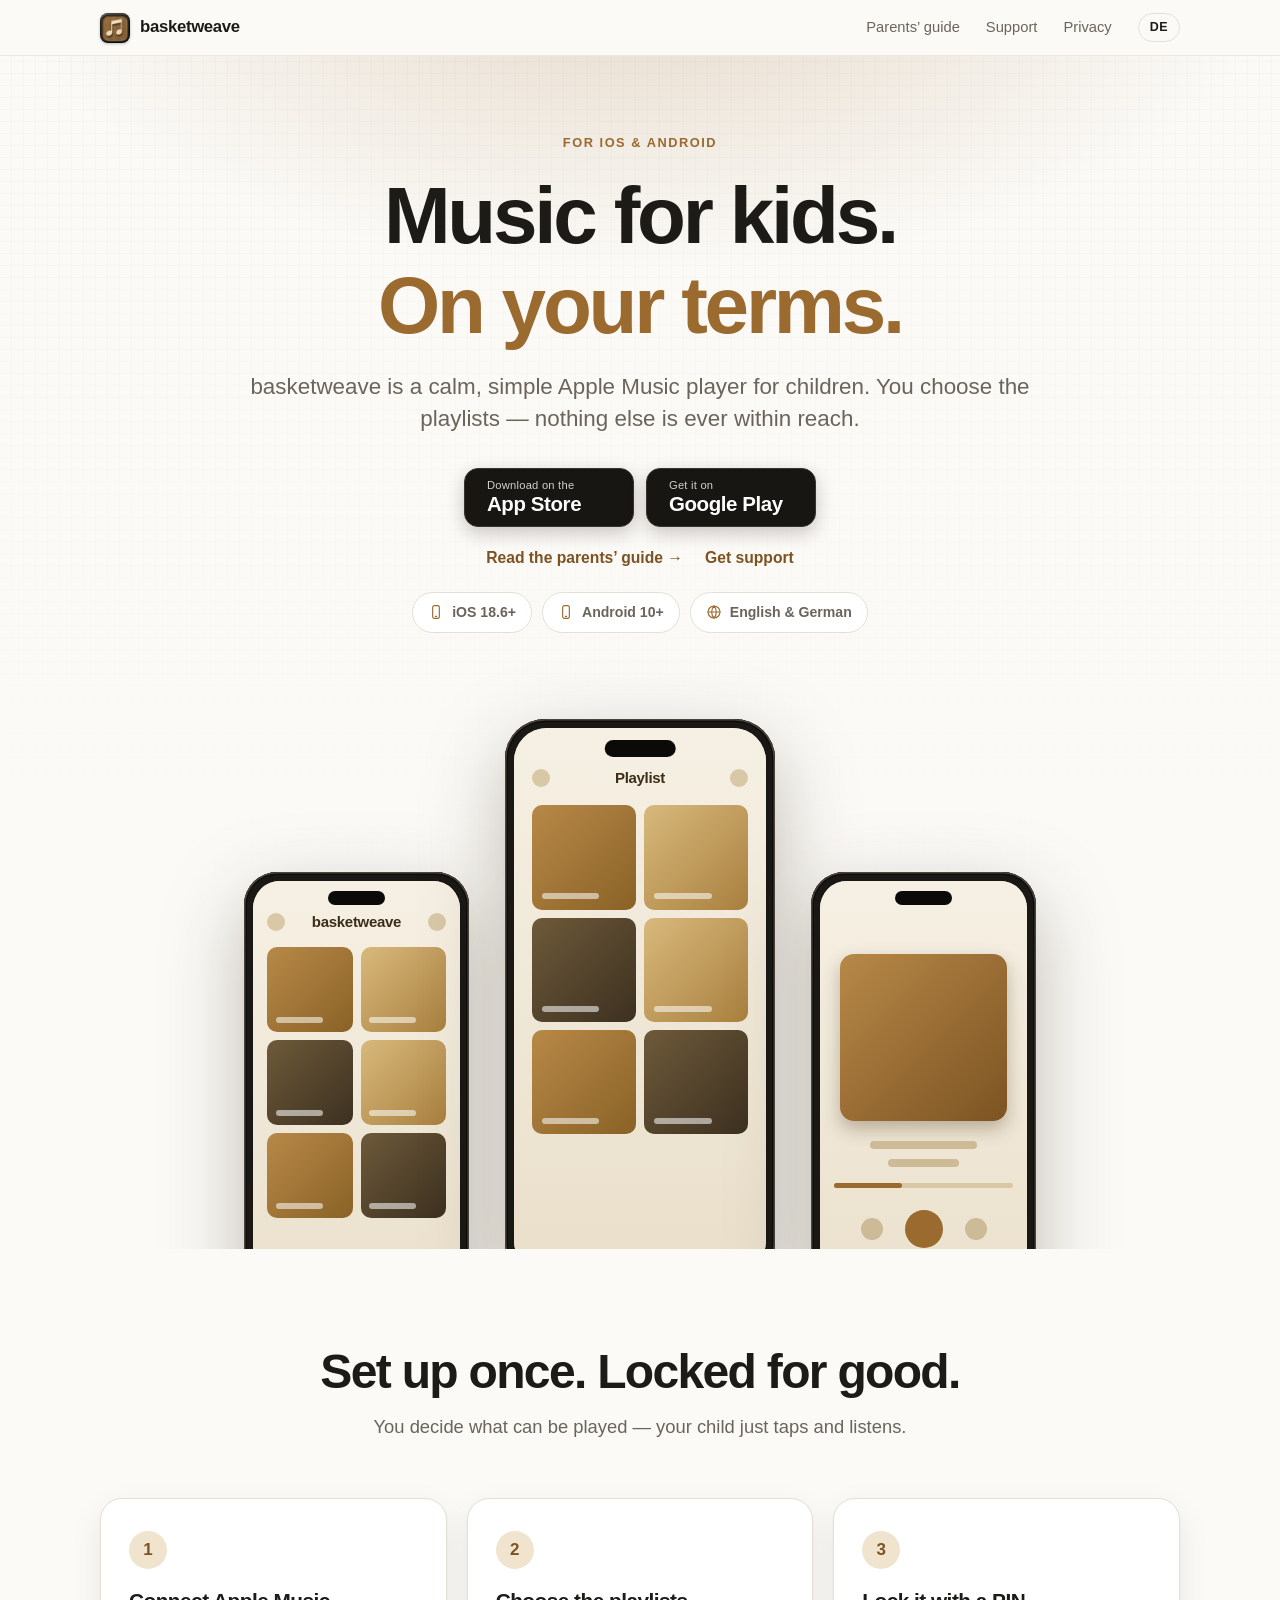
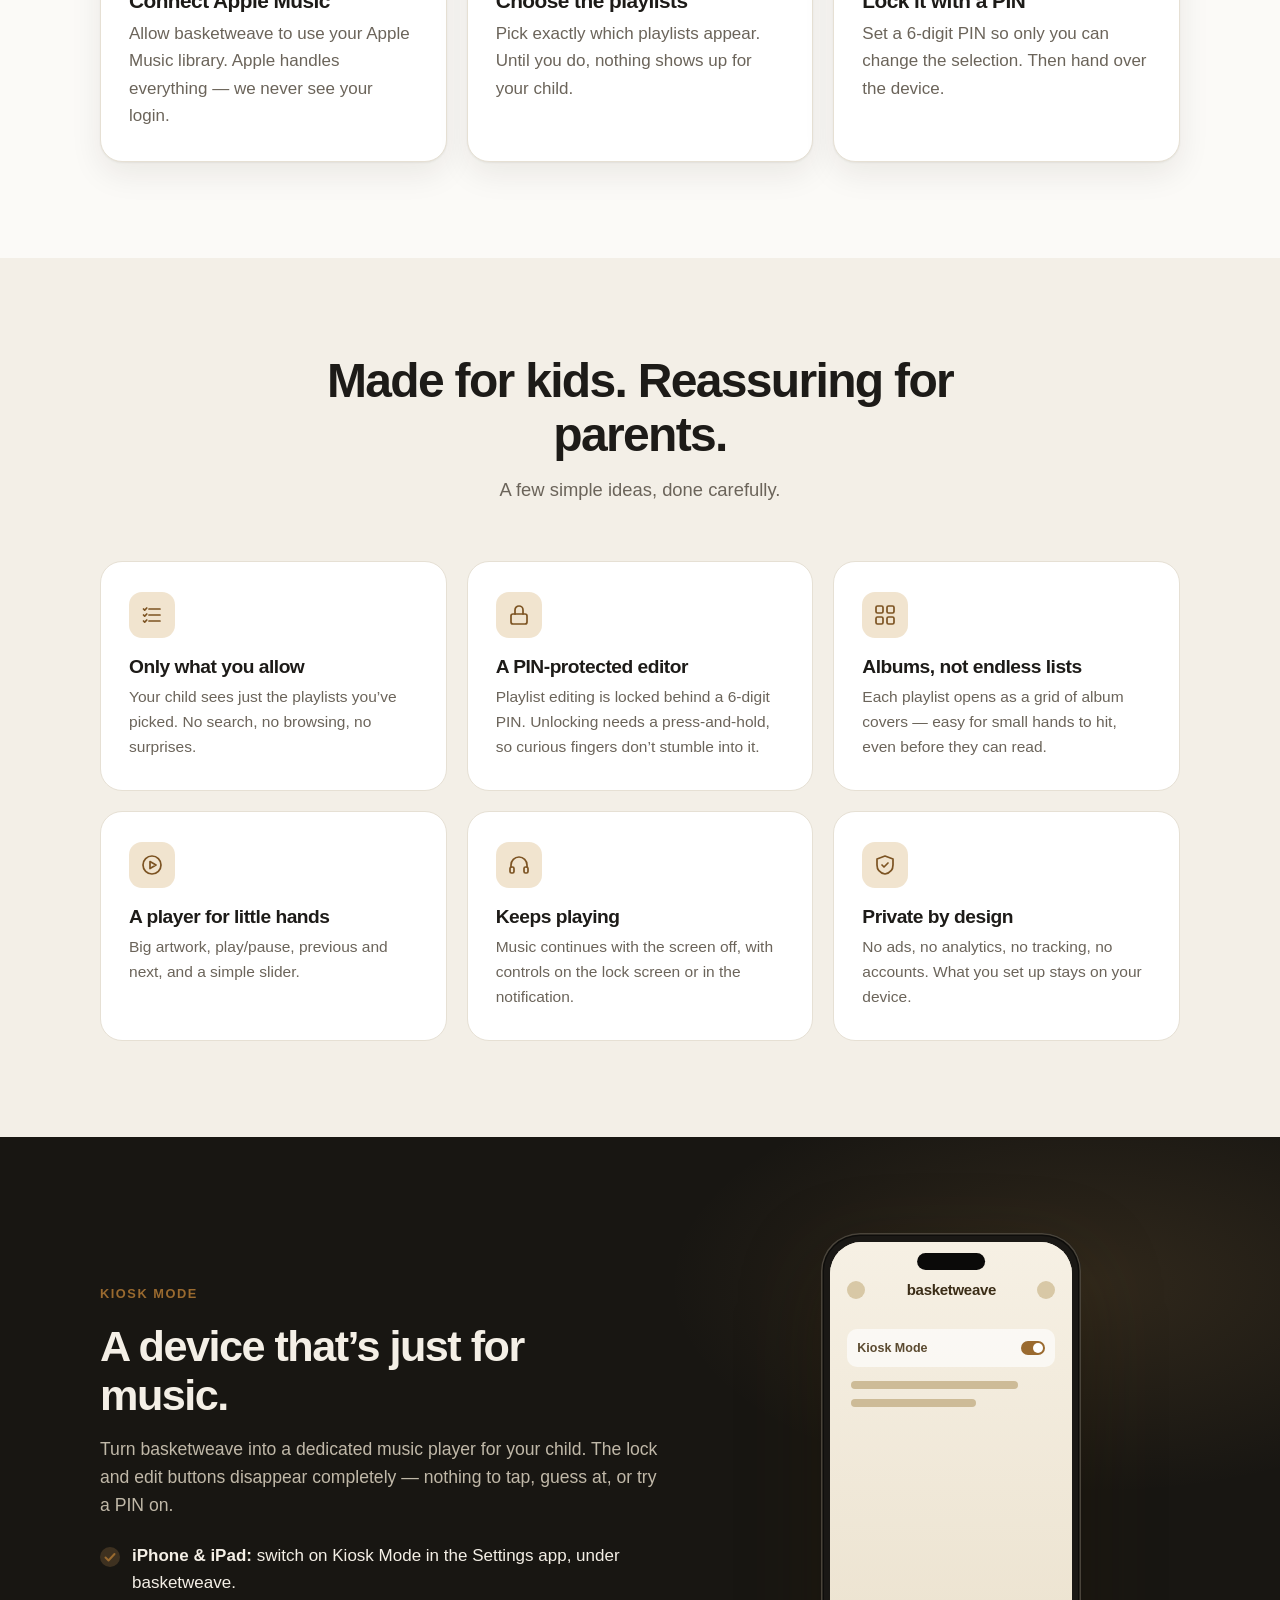
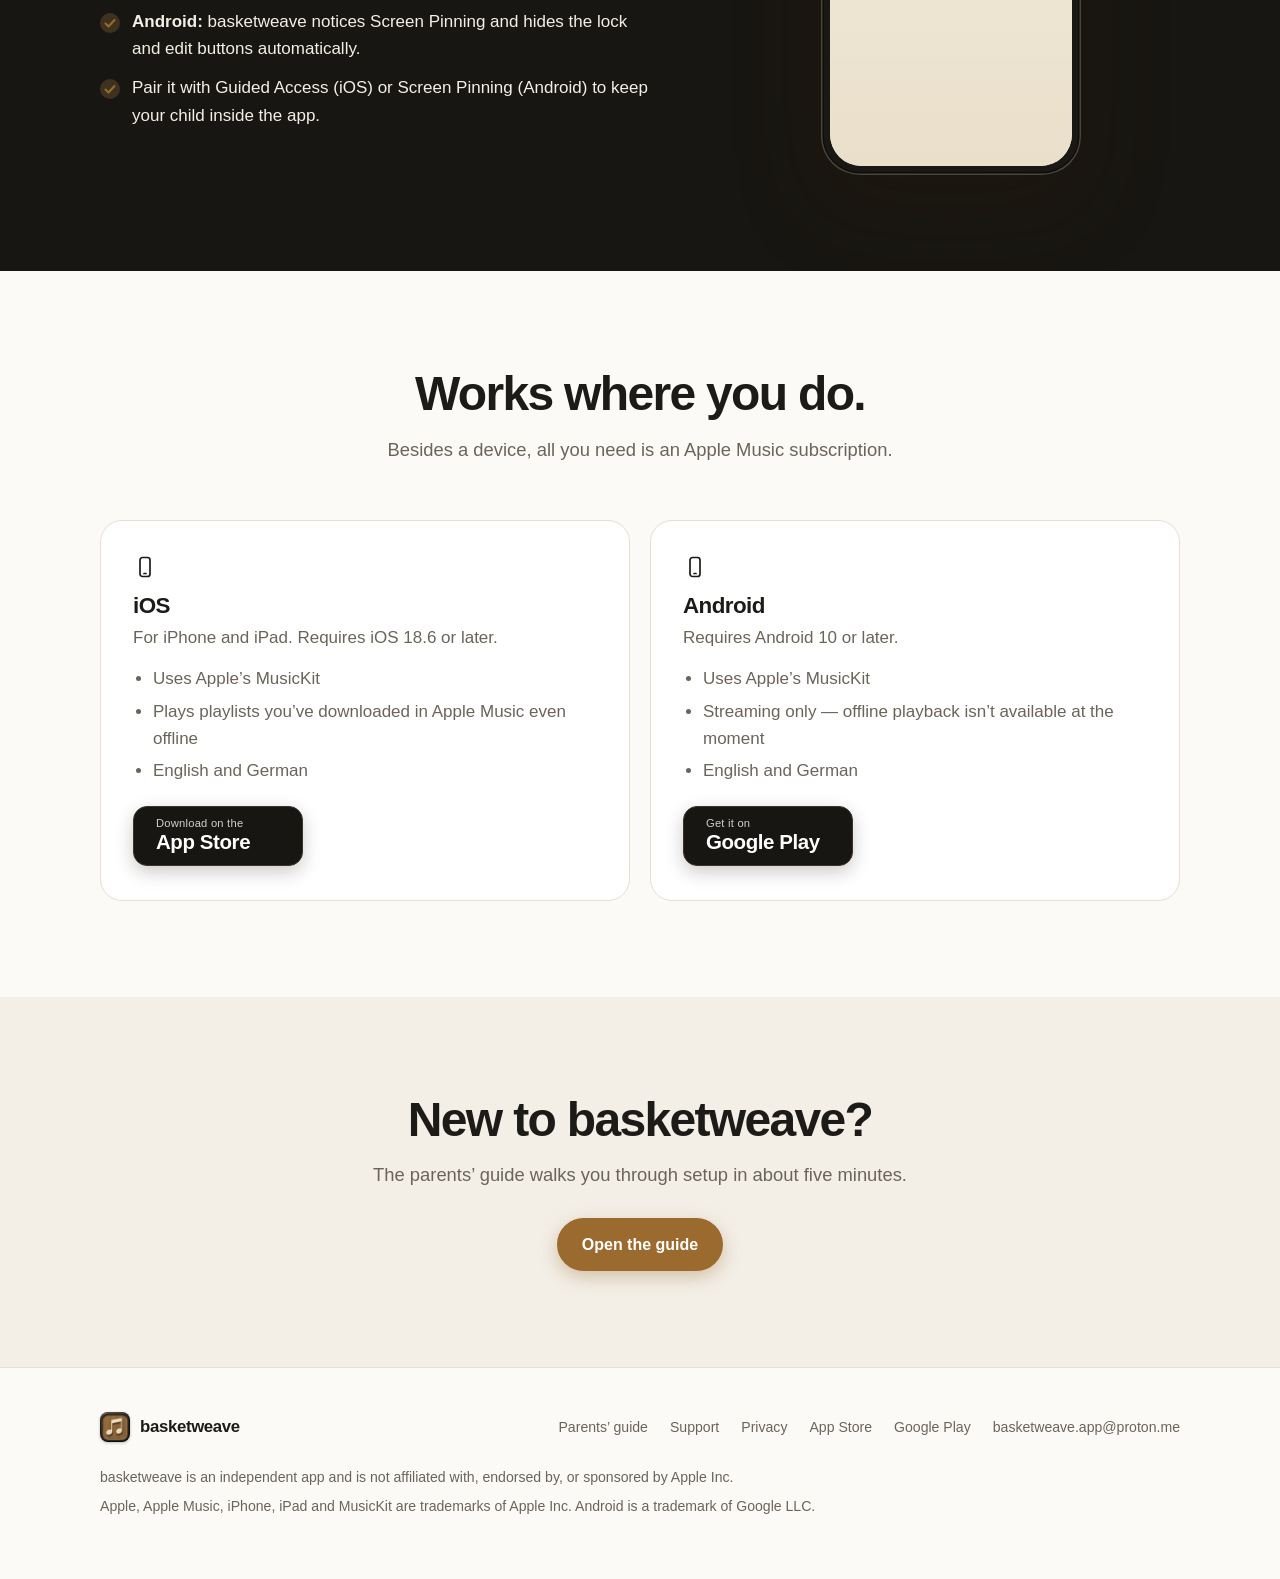
==== index.html @ 23fddf45 "Add files via upload" ====
<!DOCTYPE html>
<html lang="en">
<head>
<meta charset="UTF-8">
<title>basketweave — a calm Apple Music player for kids</title>
<meta name="viewport" content="width=device-width, initial-scale=1">
<meta name="description" content="basketweave is a simple Apple Music player for children on iOS and Android. Parents choose the playlists; nothing else is within reach.">
<meta name="theme-color" content="#fbfaf7" media="(prefers-color-scheme: light)">
<meta name="theme-color" content="#14120f" media="(prefers-color-scheme: dark)">
<meta property="og:title" content="basketweave — a calm Apple Music player for kids">
<meta property="og:description" content="basketweave is a simple Apple Music player for children on iOS and Android. Parents choose the playlists; nothing else is within reach.">
<meta property="og:type" content="website">
<meta property="og:image" content="https://reinholdeckert.github.io/basketweave/assets/icon-256.png">
<link rel="canonical" href="https://reinholdeckert.github.io/basketweave/">
<link rel="alternate" hreflang="en" href="https://reinholdeckert.github.io/basketweave/">
<link rel="alternate" hreflang="de" href="https://reinholdeckert.github.io/basketweave/de/">
<link rel="alternate" hreflang="x-default" href="https://reinholdeckert.github.io/basketweave/">
<link rel="icon" href="assets/favicon.ico">
<link rel="apple-touch-icon" href="assets/apple-touch-icon.png">
<link rel="stylesheet" href="style.css">
<script defer src="script.js"></script>
</head>
<body>
<script>
(function(){try{
  if(!localStorage.getItem('bw-lang') && /^de\b/i.test(navigator.language||'')){location.replace('de/');}
}catch(e){}})();
</script>
<header class="nav">
  <div class="container">
    <a class="brand" href="./"><img src="assets/icon-256.png" alt="" width="30" height="30"><span>basketweave</span></a>
    <button class="menu-btn" type="button" aria-label="Menu" aria-expanded="false"><svg class="icon" viewBox="0 0 24 24" aria-hidden="true"><path d="M4 8h16M4 16h16"/></svg></button>
    <nav class="nav-links" aria-label="Main">
      <a href="guide.html">Parents’ guide</a>
      <a href="support.html">Support</a>
      <a href="privacy.html">Privacy</a>
      <a class="lang-switch" href="de/index.html" data-lang="de" hreflang="de" lang="de" aria-label="Deutsch">DE</a>
    </nav>
  </div>
</header>
<main>
<section class="hero">
  <div class="container">
    <span class="eyebrow">For iOS &amp; Android</span>
    <h1>Music for kids. <em>On your terms.</em></h1>
    <p class="lede">basketweave is a calm, simple Apple Music player for children. You choose the playlists — nothing else is ever within reach.</p>
    <div class="actions"><div class="store-btns"><a class="store-btn" href="https://apps.apple.com/us/app/basketweave/id6776010613" rel="noopener"><span class="sb-small">Download on the</span><span class="sb-big">App Store</span></a><a class="store-btn" href="https://play.google.com/store/apps/details?id=com.reinholdeckert.basketweave" rel="noopener"><span class="sb-small">Get it on</span><span class="sb-big">Google Play</span></a></div></div>
    <p class="sublinks"><a href="guide.html">Read the parents’ guide →</a><a href="support.html">Get support</a></p>
    <div class="chips">
      <span class="chip"><svg class="icon" viewBox="0 0 24 24" aria-hidden="true"><rect x="7" y="2.5" width="10" height="19" rx="2.5"/><path d="M11 18.5h2"/></svg>iOS 18.6+</span>
      <span class="chip"><svg class="icon" viewBox="0 0 24 24" aria-hidden="true"><rect x="7" y="2.5" width="10" height="19" rx="2.5"/><path d="M11 18.5h2"/></svg>Android 10+</span>
      <span class="chip"><svg class="icon" viewBox="0 0 24 24" aria-hidden="true"><circle cx="12" cy="12" r="9"/><path d="M3 12h18M12 3c2.5 2.5 3.5 5.5 3.5 9S14.5 18.5 12 21c-2.5-2.5-3.5-5.5-3.5-9S9.5 5.5 12 3z"/></svg>English &amp; German</span>
    </div>
    <div class="hero-phones">
      <figure class="phone "><div class="phone-body"><div class="phone-screen"><div class='mock'><div class='bar'><i></i><span>basketweave</span><i></i></div><div class='tiles'><div class='tile'></div><div class='tile'></div><div class='tile'></div><div class='tile'></div><div class='tile'></div><div class='tile'></div></div></div><img class="shot" src="assets/screens/en/playlists.png" alt="The playlist screen with album-cover tiles" loading="lazy" onerror="if(this.dataset.fb&&!this.dataset.t){this.dataset.t=1;this.src=this.dataset.fb}else{this.remove()}"></div></div></figure>
      <figure class="phone "><div class="phone-body"><div class="phone-screen"><div class='mock'><div class='bar'><i></i><span>Playlist</span><i></i></div><div class='tiles'><div class='tile'></div><div class='tile'></div><div class='tile'></div><div class='tile'></div><div class='tile'></div><div class='tile'></div></div></div><img class="shot" src="assets/screens/en/albums.png" alt="A playlist opened as a grid of albums" loading="lazy" onerror="if(this.dataset.fb&&!this.dataset.t){this.dataset.t=1;this.src=this.dataset.fb}else{this.remove()}"></div></div></figure>
      <figure class="phone "><div class="phone-body"><div class="phone-screen"><div class='mock'><div class='bar'><span></span><span></span></div><div class='art'></div><div class='line w60 center' style='margin-top:10px'></div><div class='line w40 center'></div><div class='slider'></div><div class='ctrls'><b></b><b class='play'></b><b></b></div></div><img class="shot" src="assets/screens/en/now.png" alt="The Now Playing screen with large artwork and simple controls" loading="lazy" onerror="if(this.dataset.fb&&!this.dataset.t){this.dataset.t=1;this.src=this.dataset.fb}else{this.remove()}"></div></div></figure>
    </div>
  </div>
</section>

<section id="how">
  <div class="container">
    <div class="section-head reveal">
      <h2>Set up once. Locked for good.</h2>
      <p>You decide what can be played — your child just taps and listens.</p>
    </div>
    <div class="steps">
      <div class="step reveal"><h3>Connect Apple Music</h3>
        <p>Allow basketweave to use your Apple Music library. Apple handles everything — we never see your login.</p></div>
      <div class="step reveal"><h3>Choose the playlists</h3>
        <p>Pick exactly which playlists appear. Until you do, nothing shows up for your child.</p></div>
      <div class="step reveal"><h3>Lock it with a PIN</h3>
        <p>Set a 6-digit PIN so only you can change the selection. Then hand over the device.</p></div>
    </div>
  </div>
</section>

<section class="section-alt" id="features">
  <div class="container">
    <div class="section-head reveal">
      <h2>Made for kids. Reassuring for parents.</h2>
      <p>A few simple ideas, done carefully.</p>
    </div>
    <div class="features"><div class="feature reveal"><div class="ic"><svg class="icon" viewBox="0 0 24 24" aria-hidden="true"><path d="M9 6h11M9 12h11M9 18h11"/><path d="M3.5 6l1.2 1.2L6.8 5M3.5 12l1.2 1.2L6.8 11M3.5 18l1.2 1.2L6.8 17"/></svg></div><h3>Only what you allow</h3><p>Your child sees just the playlists you’ve picked. No search, no browsing, no surprises.</p></div><div class="feature reveal"><div class="ic"><svg class="icon" viewBox="0 0 24 24" aria-hidden="true"><rect x="4" y="11" width="16" height="10" rx="2"/><path d="M8 11V7a4 4 0 0 1 8 0v4"/></svg></div><h3>A PIN-protected editor</h3><p>Playlist editing is locked behind a 6-digit PIN. Unlocking needs a press-and-hold, so curious fingers don’t stumble into it.</p></div><div class="feature reveal"><div class="ic"><svg class="icon" viewBox="0 0 24 24" aria-hidden="true"><rect x="3" y="3" width="7" height="7" rx="1.5"/><rect x="14" y="3" width="7" height="7" rx="1.5"/><rect x="3" y="14" width="7" height="7" rx="1.5"/><rect x="14" y="14" width="7" height="7" rx="1.5"/></svg></div><h3>Albums, not endless lists</h3><p>Each playlist opens as a grid of album covers — easy for small hands to hit, even before they can read.</p></div><div class="feature reveal"><div class="ic"><svg class="icon" viewBox="0 0 24 24" aria-hidden="true"><circle cx="12" cy="12" r="9"/><path d="M10 8.5l6 3.5-6 3.5z"/></svg></div><h3>A player for little hands</h3><p>Big artwork, play/pause, previous and next, and a simple slider.</p></div><div class="feature reveal"><div class="ic"><svg class="icon" viewBox="0 0 24 24" aria-hidden="true"><path d="M4 14v-2a8 8 0 0 1 16 0v2"/><rect x="3" y="14" width="4" height="6" rx="1.5"/><rect x="17" y="14" width="4" height="6" rx="1.5"/></svg></div><h3>Keeps playing</h3><p>Music continues with the screen off, with controls on the lock screen or in the notification.</p></div><div class="feature reveal"><div class="ic"><svg class="icon" viewBox="0 0 24 24" aria-hidden="true"><path d="M12 3l8 3v6c0 4.5-3.2 8-8 9-4.8-1-8-4.5-8-9V6z"/><path d="M9 12l2 2 4-4"/></svg></div><h3>Private by design</h3><p>No ads, no analytics, no tracking, no accounts. What you set up stays on your device.</p></div></div>
  </div>
</section>

<section class="band-dark" id="kiosk">
  <div class="container split">
    <div class="reveal">
      <span class="eyebrow">Kiosk mode</span>
      <h2>A device that’s just for music.</h2>
      <p>Turn basketweave into a dedicated music player for your child. The lock and edit buttons disappear completely — nothing to tap, guess at, or try a PIN on.</p>
      <ul class="checklist">
        <li><strong>iPhone &amp; iPad:</strong> switch on Kiosk Mode in the Settings app, under basketweave.</li>
        <li><strong>Android:</strong> basketweave notices Screen Pinning and hides the lock and edit buttons automatically.</li>
        <li>Pair it with Guided Access (iOS) or Screen Pinning (Android) to keep your child inside the app.</li>
      </ul>
    </div>
    <div class="reveal"><figure class="phone "><div class="phone-body"><div class="phone-screen"><div class='mock'><div class='bar'><i></i><span>basketweave</span><i></i></div><div class='row' style='margin-top:6%'><div class='center' style='flex:1;font-weight:600;font-size:1.25em'>Kiosk Mode</div><div class='tg'></div></div><div class='line w80' style='margin:4px 4px 0'></div><div class='line w60' style='margin:0 4px'></div></div><img class="shot" src="assets/screens/en/settings.png" alt="The Kiosk Mode switch in the iOS Settings app" loading="lazy" onerror="if(this.dataset.fb&&!this.dataset.t){this.dataset.t=1;this.src=this.dataset.fb}else{this.remove()}"></div></div></figure></div>
  </div>
</section>

<section id="platforms">
  <div class="container">
    <div class="section-head reveal">
      <h2>Works where you do.</h2>
      <p>Besides a device, all you need is an Apple Music subscription.</p>
    </div>
    <div class="platforms">
      <div class="platform reveal">
        <svg class="icon" viewBox="0 0 24 24" aria-hidden="true"><rect x="7" y="2.5" width="10" height="19" rx="2.5"/><path d="M11 18.5h2"/></svg>
        <h3>iOS</h3>
        <p>For iPhone and iPad. Requires iOS 18.6 or later.</p>
        <ul>
          <li>Uses Apple’s MusicKit</li>
          <li>Plays playlists you’ve downloaded in Apple Music even offline</li>
          <li>English and German</li>
        </ul>
        <div class="platform-cta"><a class="store-btn" href="https://apps.apple.com/us/app/basketweave/id6776010613" rel="noopener"><span class="sb-small">Download on the</span><span class="sb-big">App Store</span></a></div>
      </div>
      <div class="platform reveal">
        <svg class="icon" viewBox="0 0 24 24" aria-hidden="true"><rect x="7" y="2.5" width="10" height="19" rx="2.5"/><path d="M11 18.5h2"/></svg>
        <h3>Android</h3>
        <p>Requires Android 10 or later.</p>
        <ul>
          <li>Uses Apple’s MusicKit</li>
          <li>Streaming only — offline playback isn’t available at the moment</li>
          <li>English and German</li>
        </ul>
        <div class="platform-cta"><a class="store-btn" href="https://play.google.com/store/apps/details?id=com.reinholdeckert.basketweave" rel="noopener"><span class="sb-small">Get it on</span><span class="sb-big">Google Play</span></a></div>
      </div>
    </div>
  </div>
</section>

<section class="section-alt cta">
  <div class="container reveal">
    <h2>New to basketweave?</h2>
    <p>The parents’ guide walks you through setup in about five minutes.</p>
    <a class="btn btn-primary" href="guide.html">Open the guide</a>
  </div>
</section>
</main>
<footer>
  <div class="container">
    <div class="footer-top">
      <a class="brand" href="./"><img src="assets/icon-256.png" alt="" width="30" height="30"><span>basketweave</span></a>
      <nav class="footer-links">
        <a href="guide.html">Parents’ guide</a>
        <a href="support.html">Support</a>
        <a href="privacy.html">Privacy</a>
        <a href="https://apps.apple.com/us/app/basketweave/id6776010613" rel="noopener">App Store</a>
        <a href="https://play.google.com/store/apps/details?id=com.reinholdeckert.basketweave" rel="noopener">Google Play</a>
        <a href="mailto:basketweave.app@proton.me">basketweave.app@proton.me</a>
      </nav>
    </div>
    <p>basketweave is an independent app and is not affiliated with, endorsed by, or sponsored by Apple Inc.</p>
    <p>Apple, Apple Music, iPhone, iPad and MusicKit are trademarks of Apple Inc. Android is a trademark of Google LLC.</p>
  </div>
</footer>
</body>
</html>
---- style.css ----
/* basketweave website — shared styles (EN + DE)
   Palette is taken from the app icon: woven burlap, cream, dark leather. */

:root {
  --bg: #fbfaf7;
  --bg-alt: #f3efe7;
  --surface: #ffffff;
  --ink: #1d1b18;
  --muted: #6b645a;
  --line: #e6e0d4;
  --accent: #9a6a2f;
  --accent-strong: #7c5322;
  --accent-soft: #f1e4cf;
  --dark: #181612;
  --dark-surface: #23201a;
  --ok: #2f7d4f;
  --no: #a8463a;
  --radius: 22px;
  --radius-sm: 14px;
  --nav-h: 56px;
  --shadow: 0 1px 2px rgba(40,30,10,.06), 0 12px 32px rgba(40,30,10,.08);
  --font: -apple-system, BlinkMacSystemFont, "SF Pro Display", "SF Pro Text", "Segoe UI", Roboto, "Helvetica Neue", Arial, sans-serif;
}

@media (prefers-color-scheme: dark) {
  :root {
    --bg: #14120f;
    --bg-alt: #1b1813;
    --surface: #211e18;
    --ink: #f4efe6;
    --muted: #aaa294;
    --line: #34302a;
    --accent: #d4a25c;
    --accent-strong: #e6b977;
    --accent-soft: #3a2f1f;
    --dark: #0d0c0a;
    --dark-surface: #1c1913;
    --ok: #5fbf86;
    --no: #e07b6d;
    --shadow: 0 1px 2px rgba(0,0,0,.4), 0 12px 32px rgba(0,0,0,.35);
  }
}

* { box-sizing: border-box; }
html { scroll-behavior: smooth; scroll-padding-top: calc(var(--nav-h) + 24px); }
body {
  margin: 0;
  font-family: var(--font);
  background: var(--bg);
  color: var(--ink);
  line-height: 1.6;
  font-size: 17px;
  -webkit-font-smoothing: antialiased;
  text-rendering: optimizeLegibility;
}
img, svg { max-width: 100%; display: block; }
a { color: var(--accent-strong); text-decoration: none; }
a:hover { text-decoration: underline; }
h1, h2, h3, h4 { line-height: 1.12; letter-spacing: -0.025em; margin: 0; }
p { margin: 0 0 1em; }

.container { width: min(1080px, 100% - 48px); margin-inline: auto; }
.narrow { width: min(760px, 100% - 48px); margin-inline: auto; }

/* ---------- Navigation ---------- */
.nav {
  position: sticky; top: 0; z-index: 50;
  height: var(--nav-h);
  background: color-mix(in srgb, var(--bg) 78%, transparent);
  -webkit-backdrop-filter: saturate(180%) blur(20px);
  backdrop-filter: saturate(180%) blur(20px);
  border-bottom: 1px solid color-mix(in srgb, var(--line) 70%, transparent);
}
.nav .container { height: 100%; display: flex; align-items: center; gap: 28px; }
.brand { display: flex; align-items: center; gap: 10px; color: var(--ink); font-weight: 650; letter-spacing: -0.02em; font-size: 1.05rem; }
.brand:hover { text-decoration: none; }
.brand img { width: 30px; height: 30px; border-radius: 8px; box-shadow: 0 1px 3px rgba(0,0,0,.25); }
.nav-links { display: flex; align-items: center; gap: 26px; margin-left: auto; }
.nav-links a { color: var(--muted); font-size: .92rem; font-weight: 500; transition: color .2s; }
.nav-links a:hover, .nav-links a[aria-current="page"] { color: var(--ink); text-decoration: none; }
.lang-switch {
  font-size: .78rem !important; font-weight: 650 !important; letter-spacing: .04em;
  border: 1px solid var(--line); border-radius: 999px; padding: 4px 11px; color: var(--ink) !important;
}
.lang-switch:hover { background: var(--bg-alt); }
.menu-btn {
  display: none; margin-left: auto; width: 40px; height: 40px; border: 0; background: none; color: var(--ink); cursor: pointer; border-radius: 10px;
}
.menu-btn svg { margin: auto; }

@media (max-width: 720px) {
  .menu-btn { display: flex; }
  .nav-links {
    position: absolute; left: 0; right: 0; top: var(--nav-h);
    flex-direction: column; align-items: stretch; gap: 0; margin: 0;
    background: var(--bg); border-bottom: 1px solid var(--line);
    padding: 8px 24px 16px; display: none;
  }
  .nav.open .nav-links { display: flex; }
  .nav-links a { padding: 13px 0; font-size: 1.05rem; border-bottom: 1px solid var(--line); }
  .nav-links a.lang-switch { align-self: flex-start; margin-top: 14px; border-bottom: 1px solid var(--line); }
}

/* ---------- Buttons & chips ---------- */
.btn {
  display: inline-flex; align-items: center; justify-content: center; gap: 8px;
  padding: 13px 24px; border-radius: 999px; font-weight: 600; font-size: 1rem;
  border: 1px solid transparent; cursor: pointer; transition: transform .15s, background .2s, box-shadow .2s;
}
.btn:hover { text-decoration: none; transform: translateY(-1px); }
.btn-primary { background: var(--accent); color: #fff; box-shadow: 0 6px 18px color-mix(in srgb, var(--accent) 35%, transparent); }
.btn-primary:hover { background: var(--accent-strong); }
.btn-ghost { background: transparent; color: var(--accent-strong); border-color: color-mix(in srgb, var(--accent) 45%, transparent); }
.btn-ghost:hover { background: var(--accent-soft); }
.chips { display: flex; flex-wrap: wrap; gap: 10px; }
.chip {
  display: inline-flex; align-items: center; gap: 8px; padding: 8px 15px; border-radius: 999px;
  background: var(--surface); border: 1px solid var(--line); font-size: .88rem; font-weight: 550; color: var(--muted);
}
.chip svg { width: 16px; height: 16px; stroke: var(--accent); }

/* ---------- Store buttons ---------- */
.store-btns { display: flex; flex-wrap: wrap; gap: 12px; justify-content: center; }
.store-btn {
  display: inline-flex; flex-direction: column; align-items: flex-start; justify-content: center;
  min-width: 170px; padding: 10px 22px 11px; border-radius: 14px; line-height: 1.15;
  background: #181612; color: #fff; border: 1px solid #3a352c;
  box-shadow: 0 6px 18px rgba(30,20,5,.22); transition: transform .15s, box-shadow .2s;
}
.store-btn:hover { text-decoration: none; transform: translateY(-2px); box-shadow: 0 10px 24px rgba(30,20,5,.3); }
.store-btn .sb-small { font-size: .7rem; letter-spacing: .02em; opacity: .8; }
.store-btn .sb-big { font-size: 1.28rem; font-weight: 650; letter-spacing: -0.02em; }
@media (prefers-color-scheme: dark) { .store-btn { background: #f4efe6; color: #181612; border-color: transparent; } }
.sublinks { display: flex; gap: 22px; justify-content: center; margin: 18px 0 22px; font-weight: 600; font-size: .98rem; }
.platform-cta { margin-top: 22px; }

/* ---------- Icons ---------- */
.icon { width: 24px; height: 24px; fill: none; stroke: currentColor; stroke-width: 1.7; stroke-linecap: round; stroke-linejoin: round; }

/* ---------- Hero ---------- */
.hero {
  position: relative; overflow: hidden; text-align: center;
  padding: 72px 0 0;
  background:
    radial-gradient(900px 420px at 50% -80px, color-mix(in srgb, var(--accent) 22%, transparent), transparent 70%),
    var(--bg);
}
.hero::before { /* subtle basket-weave texture */
  content: ""; position: absolute; inset: 0; pointer-events: none; opacity: .5;
  background-image:
    repeating-linear-gradient(0deg, transparent 0 11px, color-mix(in srgb, var(--accent) 7%, transparent) 11px 12px),
    repeating-linear-gradient(90deg, transparent 0 11px, color-mix(in srgb, var(--accent) 7%, transparent) 11px 12px);
  -webkit-mask-image: linear-gradient(to bottom, #000 0, transparent 75%);
  mask-image: linear-gradient(to bottom, #000 0, transparent 75%);
}
.hero > .container { position: relative; }
.eyebrow { display: inline-block; font-size: .8rem; font-weight: 650; letter-spacing: .12em; text-transform: uppercase; color: var(--accent); margin-bottom: 18px; }
.hero h1 { font-size: clamp(2.6rem, 7vw, 5rem); font-weight: 750; letter-spacing: -0.04em; max-width: 14ch; margin: 0 auto 20px; }
.hero h1 em { font-style: normal; color: var(--accent); display: inline-block; }
.hero .lede { font-size: clamp(1.1rem, 2.2vw, 1.4rem); color: var(--muted); max-width: 36em; margin: 0 auto 32px; line-height: 1.45; }
.hero .actions { margin-bottom: 4px; }
.hero .chips { justify-content: center; margin-bottom: 10px; }
.hero-phones { display: flex; justify-content: center; align-items: flex-end; gap: clamp(10px, 3vw, 36px); margin-top: 52px; }
.hero-phones .phone:nth-child(2) { width: clamp(150px, 24vw, 270px); transform: translateY(34px); }
.hero-phones .phone:nth-child(1), .hero-phones .phone:nth-child(3) { width: clamp(120px, 20vw, 225px); transform: translateY(90px); }

/* page hero (guide/support/privacy) */
.page-hero { padding: 64px 0 40px; background: radial-gradient(700px 300px at 50% -60px, color-mix(in srgb, var(--accent) 16%, transparent), transparent 70%), var(--bg); }
.page-hero .narrow { text-align: left; }
.page-hero h1 { font-size: clamp(2.2rem, 5.5vw, 3.6rem); font-weight: 750; letter-spacing: -0.035em; margin: 6px 0 16px; }
.page-hero .lede { font-size: 1.2rem; color: var(--muted); max-width: 34em; }

/* ---------- Sections ---------- */
section { padding: 96px 0; }
.section-alt { background: var(--bg-alt); }
.section-head { text-align: center; max-width: 680px; margin: 0 auto 56px; }
.section-head h2 { font-size: clamp(2rem, 4.5vw, 3rem); font-weight: 720; letter-spacing: -0.035em; margin-bottom: 14px; }
.section-head p { color: var(--muted); font-size: 1.15rem; margin: 0; }

/* Steps */
.steps { display: grid; grid-template-columns: repeat(3, 1fr); gap: 20px; counter-reset: step; }
.step { background: var(--surface); border: 1px solid var(--line); border-radius: var(--radius); padding: 32px 28px; box-shadow: var(--shadow); }
.step::before {
  counter-increment: step; content: counter(step);
  display: grid; place-items: center; width: 38px; height: 38px; border-radius: 50%;
  background: var(--accent-soft); color: var(--accent-strong); font-weight: 700; margin-bottom: 20px;
}
.step h3 { font-size: 1.3rem; margin-bottom: 8px; }
.step p { color: var(--muted); margin: 0; }

/* Feature grid */
.features { display: grid; grid-template-columns: repeat(3, 1fr); gap: 20px; }
.feature { padding: 30px 28px; border-radius: var(--radius); background: var(--surface); border: 1px solid var(--line); }
.feature .ic { width: 46px; height: 46px; display: grid; place-items: center; border-radius: 13px; background: var(--accent-soft); color: var(--accent-strong); margin-bottom: 18px; }
.feature h3 { font-size: 1.2rem; margin-bottom: 8px; }
.feature p { color: var(--muted); margin: 0; font-size: .97rem; }

/* Split section */
.split { display: grid; grid-template-columns: 1.1fr .9fr; gap: 64px; align-items: center; }
.split h2 { font-size: clamp(1.9rem, 4vw, 2.7rem); font-weight: 720; letter-spacing: -0.035em; margin-bottom: 16px; }
.split p { color: var(--muted); font-size: 1.1rem; }
.split .phone { width: min(260px, 70%); margin-inline: auto; }
.checklist { list-style: none; padding: 0; margin: 22px 0 0; display: grid; gap: 12px; }
.checklist li { position: relative; padding-left: 32px; }
.checklist li::before {
  content: ""; position: absolute; left: 0; top: .3em; width: 20px; height: 20px; border-radius: 50%;
  background: var(--accent-soft) url("data:image/svg+xml,%3Csvg xmlns='http://www.w3.org/2000/svg' viewBox='0 0 20 20'%3E%3Cpath d='M5.5 10.5l3 3 6-6.5' fill='none' stroke='%239a6a2f' stroke-width='2' stroke-linecap='round' stroke-linejoin='round'/%3E%3C/svg%3E") center/20px no-repeat;
}

/* Dark band */
.band-dark { background: var(--dark); color: #f4efe6; position: relative; overflow: hidden; }
.band-dark::before {
  content: ""; position: absolute; inset: 0; opacity: .6; pointer-events: none;
  background: radial-gradient(600px 300px at 85% 20%, rgba(212,162,92,.22), transparent 70%);
}
.band-dark .container { position: relative; }
.band-dark p { color: #c0b8a8; }
.band-dark .checklist li::before { background-color: rgba(212,162,92,.2); }

/* Platform cards */
.platforms { display: grid; grid-template-columns: repeat(2, 1fr); gap: 20px; }
.platform { border-radius: var(--radius); background: var(--surface); border: 1px solid var(--line); padding: 34px 32px; }
.platform h3 { font-size: 1.4rem; margin: 14px 0 6px; }
.platform p { color: var(--muted); margin: 0 0 14px; }
.platform ul { margin: 0; padding-left: 20px; color: var(--muted); }
.platform li { margin: 5px 0; }

/* CTA */
.cta { text-align: center; }
.cta h2 { font-size: clamp(2rem, 4.5vw, 3rem); font-weight: 720; letter-spacing: -0.035em; margin-bottom: 14px; }
.cta p { color: var(--muted); font-size: 1.15rem; max-width: 30em; margin: 0 auto 28px; }

/* ---------- Phone frame ---------- */
.phone { margin: 0; width: 240px; position: relative; filter: drop-shadow(0 28px 40px rgba(40,25,5,.28)); }
.phone-body {
  position: relative; background: #1a1815; padding: 9px; border-radius: 15% / 7%;
  box-shadow: inset 0 0 0 1.5px #4a443a, inset 0 0 0 3px #0e0d0b;
}
.phone-screen { position: relative; overflow: hidden; border-radius: 13% / 6.1%; aspect-ratio: 9 / 19.5; background: #efe8da; }
.phone-screen::after { /* dynamic island */
  content: ""; position: absolute; top: 2.2%; left: 50%; transform: translateX(-50%);
  width: 28%; height: 3.2%; border-radius: 999px; background: #0b0a09; z-index: 3;
}
.phone img.shot { position: absolute; inset: 0; width: 100%; height: 100%; object-fit: cover; z-index: 2; background: #efe8da; }
.phone figcaption { text-align: center; color: var(--muted); font-size: .88rem; margin-top: 14px; }

/* placeholder (shown until a real screenshot exists) */
.mock { position: absolute; inset: 0; padding: 13% 7% 6%; display: flex; flex-direction: column; gap: 10px; font-size: 10px; color: #5b4a30; background: linear-gradient(180deg, #f6f0e4, #e9dfca); }
.mock .bar { height: 7%; display: flex; align-items: center; justify-content: space-between; font-weight: 700; font-size: 1.5em; letter-spacing: -.02em; color: #3b2d17; }
.mock .bar i { width: 18px; height: 18px; border-radius: 50%; background: #d8c8a6; display: block; }
.mock .tiles { display: grid; grid-template-columns: 1fr 1fr; gap: 8px; }
.mock .tile { aspect-ratio: 1; border-radius: 10px; background: linear-gradient(135deg, #b78948, #8a6226); position: relative; }
.mock .tile:nth-child(2n) { background: linear-gradient(135deg, #d8b97c, #a9803f); }
.mock .tile:nth-child(3n) { background: linear-gradient(135deg, #6e5a3a, #3c3020); }
.mock .tile::after { content: ""; position: absolute; left: 10%; bottom: 10%; width: 55%; height: 6px; border-radius: 3px; background: rgba(255,255,255,.55); }
.mock .art { aspect-ratio: 1; border-radius: 14px; background: linear-gradient(135deg, #b78948, #7c5322); margin: 4% 3% 0; box-shadow: 0 8px 18px rgba(60,40,10,.3); }
.mock .line { height: 8px; border-radius: 4px; background: #cdbb97; }
.mock .line.w60 { width: 60%; } .mock .line.w40 { width: 40%; } .mock .line.w80 { width: 80%; }
.mock .center { align-self: center; }
.mock .slider { height: 5px; border-radius: 3px; background: #d8c8a6; position: relative; margin: 6px 0; }
.mock .slider::after { content: ""; position: absolute; left: 0; top: 0; height: 100%; width: 38%; border-radius: 3px; background: #9a6a2f; }
.mock .ctrls { display: flex; justify-content: center; align-items: center; gap: 22px; margin-top: 6px; }
.mock .ctrls b { width: 22px; height: 22px; border-radius: 50%; background: #cdbb97; display: block; }
.mock .ctrls b.play { width: 38px; height: 38px; background: #9a6a2f; }
.mock .row { display: flex; align-items: center; gap: 8px; padding: 9px 10px; border-radius: 10px; background: rgba(255,255,255,.65); }
.mock .row .sq { width: 24px; height: 24px; border-radius: 6px; background: linear-gradient(135deg, #b78948, #8a6226); flex: none; }
.mock .row .line { flex: 1; }
.mock .row .tg { width: 24px; height: 14px; border-radius: 8px; background: #9a6a2f; position: relative; flex: none; }
.mock .row .tg::after { content: ""; position: absolute; right: 2px; top: 2px; width: 10px; height: 10px; border-radius: 50%; background: #fff; }
.mock .row .tg.off { background: #cdbb97; } .mock .row .tg.off::after { right: auto; left: 2px; }
.mock .dots { display: flex; gap: 9px; justify-content: center; margin: 14% 0 8%; }
.mock .dots i { width: 11px; height: 11px; border-radius: 50%; background: #cdbb97; }
.mock .dots i.f { background: #9a6a2f; }
.mock .keys { display: grid; grid-template-columns: repeat(3, 1fr); gap: 8px; padding: 0 8%; }
.mock .keys i { aspect-ratio: 1.6; border-radius: 999px; background: rgba(255,255,255,.7); display: block; }
.mock .caption { margin-top: auto; text-align: center; font-size: .95em; opacity: .7; }

/* ---------- Guide ---------- */
.guide-layout { display: grid; grid-template-columns: 220px 1fr; gap: 56px; align-items: start; padding: 24px 0 96px; }
.toc { position: sticky; top: calc(var(--nav-h) + 28px); font-size: .92rem; }
.toc p { font-size: .75rem; letter-spacing: .12em; text-transform: uppercase; color: var(--muted); font-weight: 650; margin-bottom: 12px; }
.toc a { display: block; padding: 7px 0 7px 14px; color: var(--muted); border-left: 2px solid var(--line); transition: all .2s; }
.toc a:hover { color: var(--ink); text-decoration: none; }
.toc a.active { color: var(--accent-strong); border-left-color: var(--accent); font-weight: 600; }
.guide-body section { padding: 0 0 72px; }
.guide-body h2 { font-size: clamp(1.8rem, 3.6vw, 2.4rem); font-weight: 720; letter-spacing: -0.03em; margin-bottom: 18px; }
.guide-body h3 { font-size: 1.25rem; margin: 30px 0 10px; }
.guide-body p, .guide-body li { color: color-mix(in srgb, var(--ink) 86%, var(--muted)); }
.guide-body ul, .guide-body ol { padding-left: 22px; }
.guide-body li { margin: 7px 0; }

.tag { display: inline-block; font-size: .72rem; font-weight: 700; letter-spacing: .05em; padding: 2px 9px; border-radius: 999px; vertical-align: .12em; margin-right: 4px; background: var(--accent-soft); color: var(--accent-strong); }

.callout { display: flex; gap: 14px; padding: 18px 20px; border-radius: var(--radius-sm); background: var(--accent-soft); border: 1px solid color-mix(in srgb, var(--accent) 25%, transparent); margin: 22px 0; }
.callout .icon { flex: none; margin-top: 2px; color: var(--accent-strong); }
.callout p { margin: 0; color: var(--ink); font-size: .98rem; }
.callout.warn { background: color-mix(in srgb, var(--no) 10%, var(--surface)); border-color: color-mix(in srgb, var(--no) 30%, transparent); }
.callout.warn .icon { color: var(--no); }

.guide-steps { list-style: none; padding: 0 !important; counter-reset: gs; display: grid; gap: 14px; margin: 20px 0; }
.guide-steps li { counter-increment: gs; position: relative; padding: 18px 20px 18px 68px; background: var(--surface); border: 1px solid var(--line); border-radius: var(--radius-sm); margin: 0; }
.guide-steps li::before {
  content: counter(gs); position: absolute; left: 18px; top: 16px; width: 34px; height: 34px; border-radius: 50%;
  display: grid; place-items: center; background: var(--accent); color: #fff; font-weight: 700; font-size: .95rem;
}
.guide-steps strong { display: block; margin-bottom: 2px; color: var(--ink); }

.guide-shots { display: grid; grid-template-columns: repeat(3, 1fr); gap: 22px; margin: 34px 0 6px; justify-items: center; }
.guide-shots .phone { width: 100%; max-width: 210px; }
.guide-shots > .phone:only-child { grid-column: 1 / -1; }

.compare { display: grid; grid-template-columns: 1fr 1fr; gap: 20px; margin: 24px 0; }
.compare > div { border-radius: var(--radius); padding: 26px 26px 20px; border: 1px solid var(--line); background: var(--surface); }
.compare h3 { margin: 0 0 12px !important; display: flex; align-items: center; gap: 10px; font-size: 1.15rem; }
.compare h3 .icon { width: 22px; height: 22px; }
.compare .yes h3 { color: var(--ok); } .compare .no h3 { color: var(--no); }
.compare ul { list-style: none; padding: 0; margin: 0; }
.compare li { padding: 9px 0; border-top: 1px solid var(--line); font-size: .97rem; margin: 0; }
.compare li:first-child { border-top: 0; }

.flow { display: flex; align-items: stretch; gap: 10px; margin: 26px 0; flex-wrap: wrap; }
.flow > div { flex: 1 1 140px; padding: 16px 16px; border-radius: var(--radius-sm); background: var(--surface); border: 1px solid var(--line); text-align: center; font-size: .95rem; }
.flow > div strong { display: block; color: var(--ink); }
.flow > div span { color: var(--muted); font-size: .85rem; }
.flow .arrow { flex: 0 0 auto; display: grid; place-items: center; background: none; border: 0; padding: 0; color: var(--accent); font-size: 1.4rem; }

/* ---------- Support / FAQ ---------- */
.quick { display: grid; grid-template-columns: repeat(3, 1fr); gap: 16px; margin: 0 0 56px; }
.quick a { display: block; padding: 22px 22px; border-radius: var(--radius-sm); background: var(--surface); border: 1px solid var(--line); color: var(--ink); transition: transform .15s, box-shadow .2s; }
.quick a:hover { text-decoration: none; transform: translateY(-2px); box-shadow: var(--shadow); }
.quick .icon { color: var(--accent); margin-bottom: 10px; }
.quick strong { display: block; margin-bottom: 4px; }
.quick span { color: var(--muted); font-size: .92rem; }

.faq-group { margin: 0 0 44px; }
.faq-group > h2 { font-size: 1.5rem; margin-bottom: 14px; }
details { background: var(--surface); border: 1px solid var(--line); border-radius: var(--radius-sm); margin: 10px 0; transition: box-shadow .2s; }
details[open] { box-shadow: var(--shadow); }
summary { list-style: none; cursor: pointer; padding: 18px 56px 18px 22px; font-weight: 600; position: relative; letter-spacing: -0.01em; }
summary::-webkit-details-marker { display: none; }
summary::after {
  content: ""; position: absolute; right: 22px; top: 50%; width: 9px; height: 9px; margin-top: -7px;
  border-right: 2px solid var(--muted); border-bottom: 2px solid var(--muted); transform: rotate(45deg); transition: transform .2s;
}
details[open] summary::after { transform: rotate(225deg); margin-top: -2px; }
details > div { padding: 0 22px 20px; color: var(--muted); }
details > div p:last-child { margin-bottom: 0; }

.contact { text-align: center; padding: 44px 28px; border-radius: var(--radius); background: linear-gradient(135deg, var(--surface), var(--accent-soft)); border: 1px solid var(--line); margin-top: 24px; }
.contact h2 { font-size: 1.7rem; margin-bottom: 8px; }
.contact p { color: var(--muted); max-width: 32em; margin: 0 auto 22px; }
.contact ul { list-style: none; padding: 0; margin: 22px auto 0; max-width: 26em; text-align: left; color: var(--muted); font-size: .94rem; }
.contact li { padding: 4px 0 4px 22px; position: relative; }
.contact li::before { content: "•"; position: absolute; left: 6px; color: var(--accent); }

/* ---------- Privacy / prose ---------- */
.prose-card { background: var(--surface); border: 1px solid var(--line); border-radius: var(--radius); padding: 30px 32px; margin: 18px 0; }
.prose-card h2 { font-size: 1.35rem; margin-bottom: 12px; display: flex; gap: 12px; align-items: baseline; }
.prose-card h2 .num { color: var(--accent); font-variant-numeric: tabular-nums; font-size: .95em; }
.prose-card p:last-child, .prose-card ul:last-child { margin-bottom: 0; }
.prose-card ul { padding-left: 22px; }
.prose-card li { margin: 7px 0; }
.perm-grid { display: grid; grid-template-columns: repeat(3, 1fr); gap: 12px; list-style: none; padding: 0 !important; margin: 16px 0 0; }
.perm-grid li { background: var(--bg-alt); border: 1px solid var(--line); border-radius: 12px; padding: 14px 16px; font-size: .93rem; margin: 0 !important; }
.perm-grid strong { display: block; color: var(--accent-strong); font-size: .9rem; margin-bottom: 4px; }
.updated { color: var(--muted); font-size: .92rem; }

/* ---------- Footer ---------- */
footer { border-top: 1px solid var(--line); padding: 44px 0 56px; color: var(--muted); font-size: .88rem; background: var(--bg); }
.footer-top { display: flex; flex-wrap: wrap; gap: 24px 40px; align-items: center; justify-content: space-between; margin-bottom: 24px; }
.footer-links { display: flex; flex-wrap: wrap; gap: 22px; }
.footer-links a { color: var(--muted); }
.footer-links a:hover { color: var(--ink); }
footer p { margin: 0 0 6px; max-width: 60em; }

/* ---------- Motion ---------- */
.reveal { opacity: 0; transform: translateY(22px); transition: opacity .7s ease, transform .7s ease; }
.reveal.in { opacity: 1; transform: none; }
@media (prefers-reduced-motion: reduce) {
  html { scroll-behavior: auto; }
  .reveal { opacity: 1; transform: none; transition: none; }
  .btn:hover, .quick a:hover { transform: none; }
}

/* ---------- Responsive ---------- */
@media (max-width: 900px) {
  section { padding: 72px 0; }
  .steps, .features { grid-template-columns: 1fr; }
  .split { grid-template-columns: 1fr; gap: 40px; }
  .platforms, .compare, .quick { grid-template-columns: 1fr; }
  .guide-layout { grid-template-columns: 1fr; gap: 0; }
  .toc { display: none; }
  .perm-grid { grid-template-columns: 1fr; }
}
@media (max-width: 560px) {
  body { font-size: 16px; }
  .container, .narrow { width: calc(100% - 36px); }
  .hero { padding-top: 48px; }
  .guide-shots { grid-template-columns: 1fr 1fr; }
  .guide-shots .phone:last-child { display: none; }
  .prose-card { padding: 24px 22px; }
  .hero-phones .phone:nth-child(2) { transform: translateY(22px); }
  .hero-phones .phone:nth-child(1), .hero-phones .phone:nth-child(3) { transform: translateY(56px); }
}
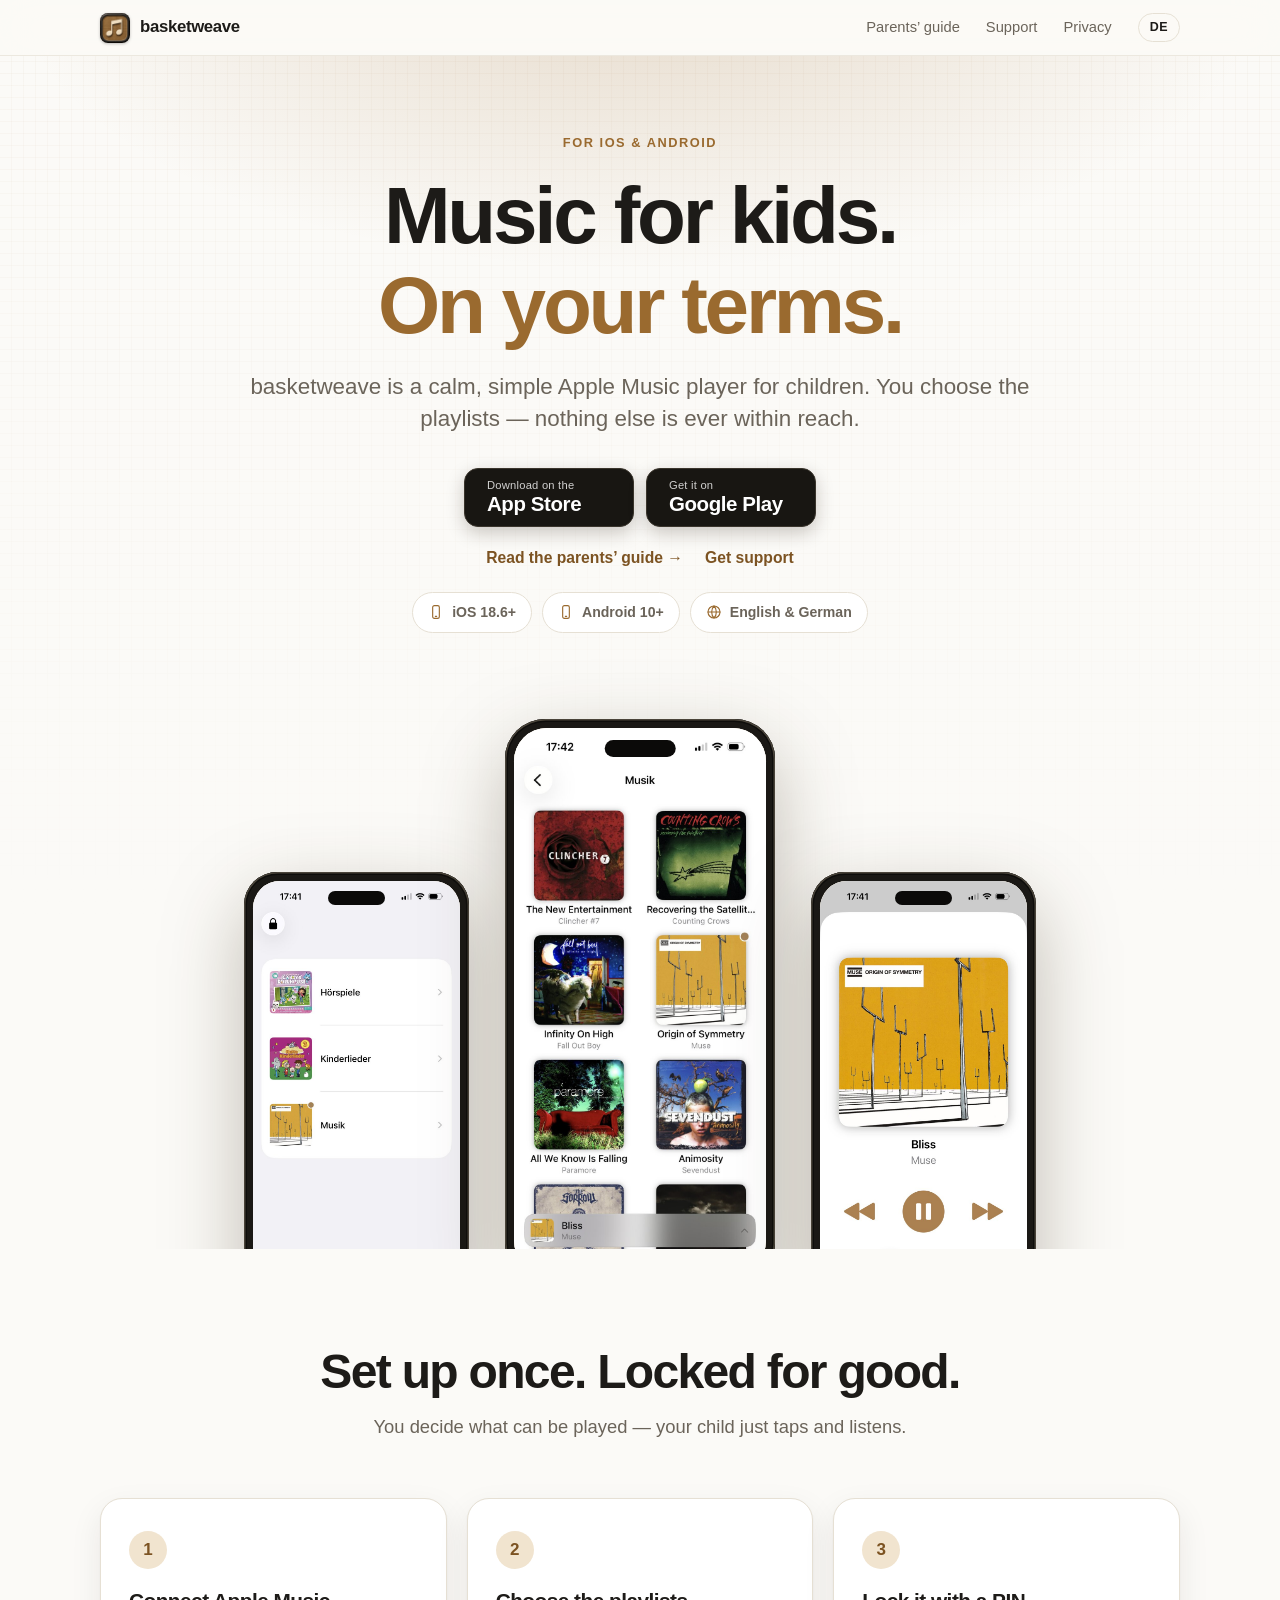
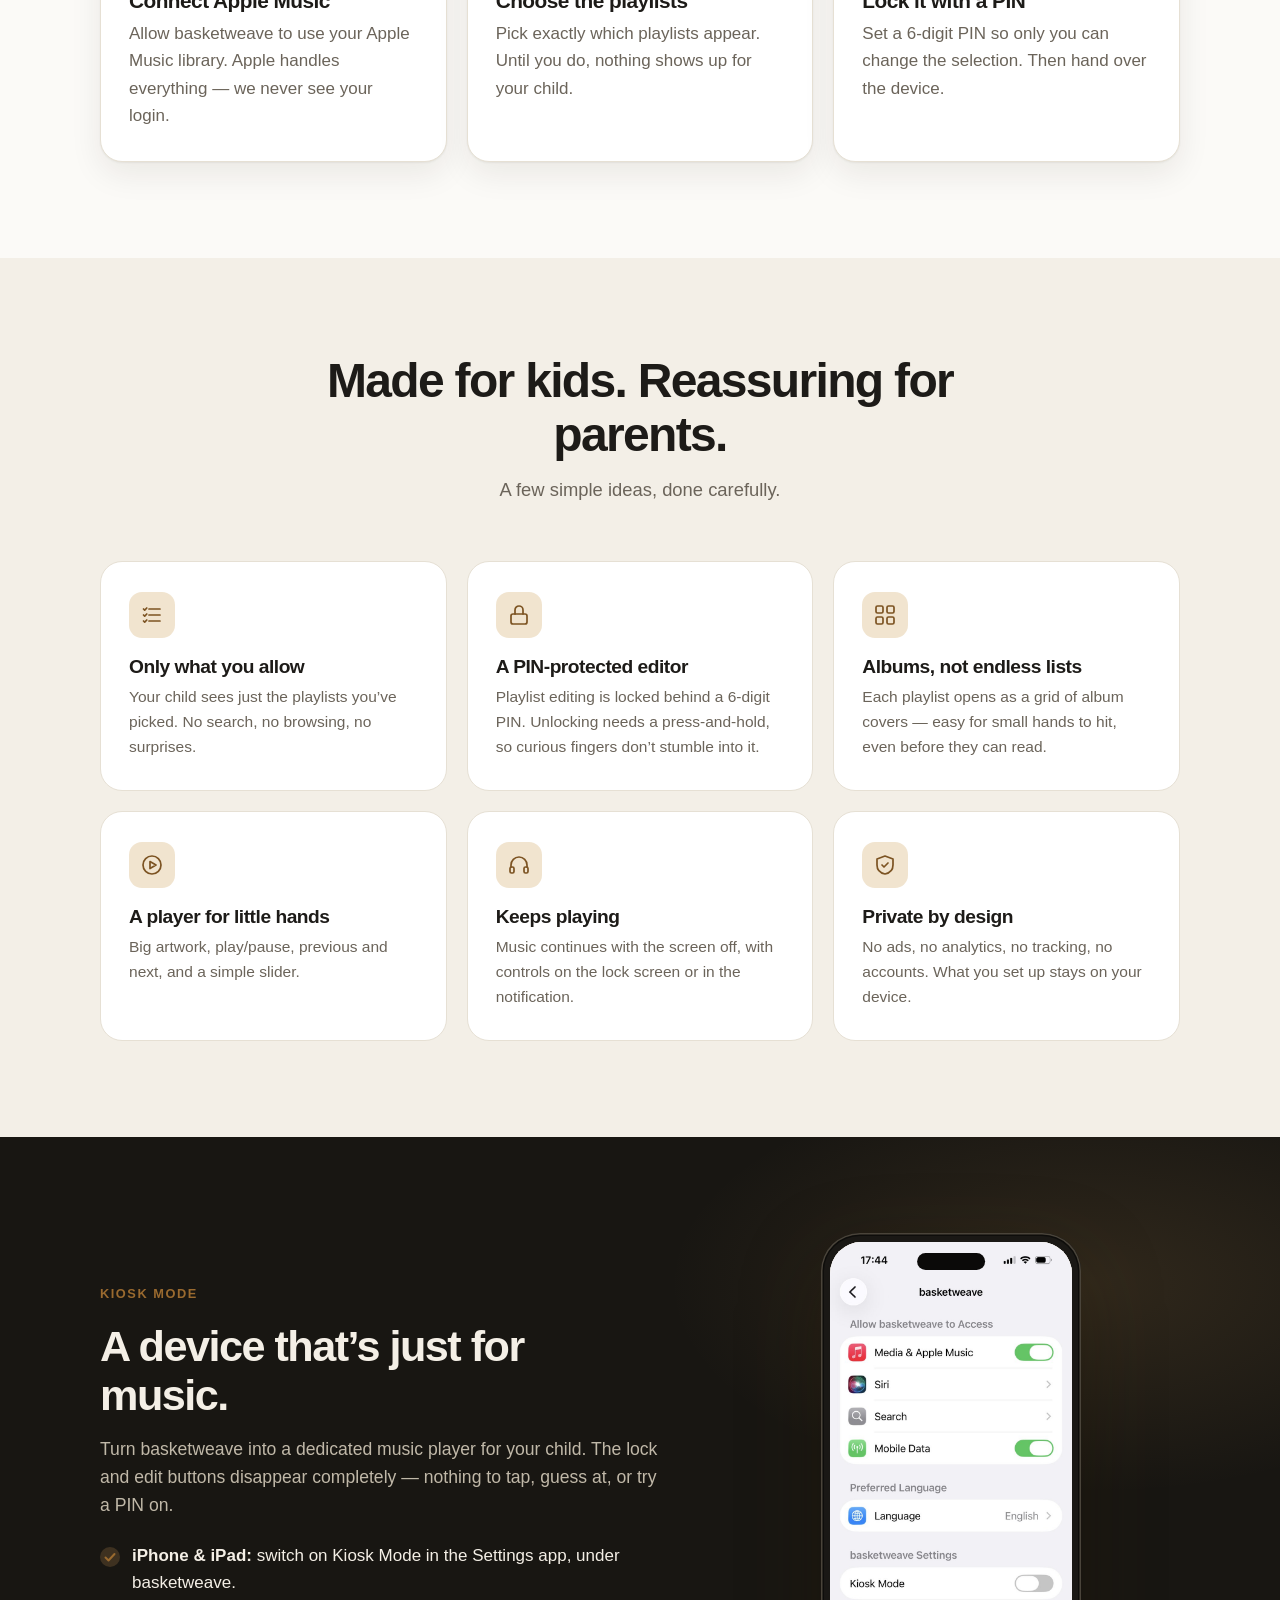
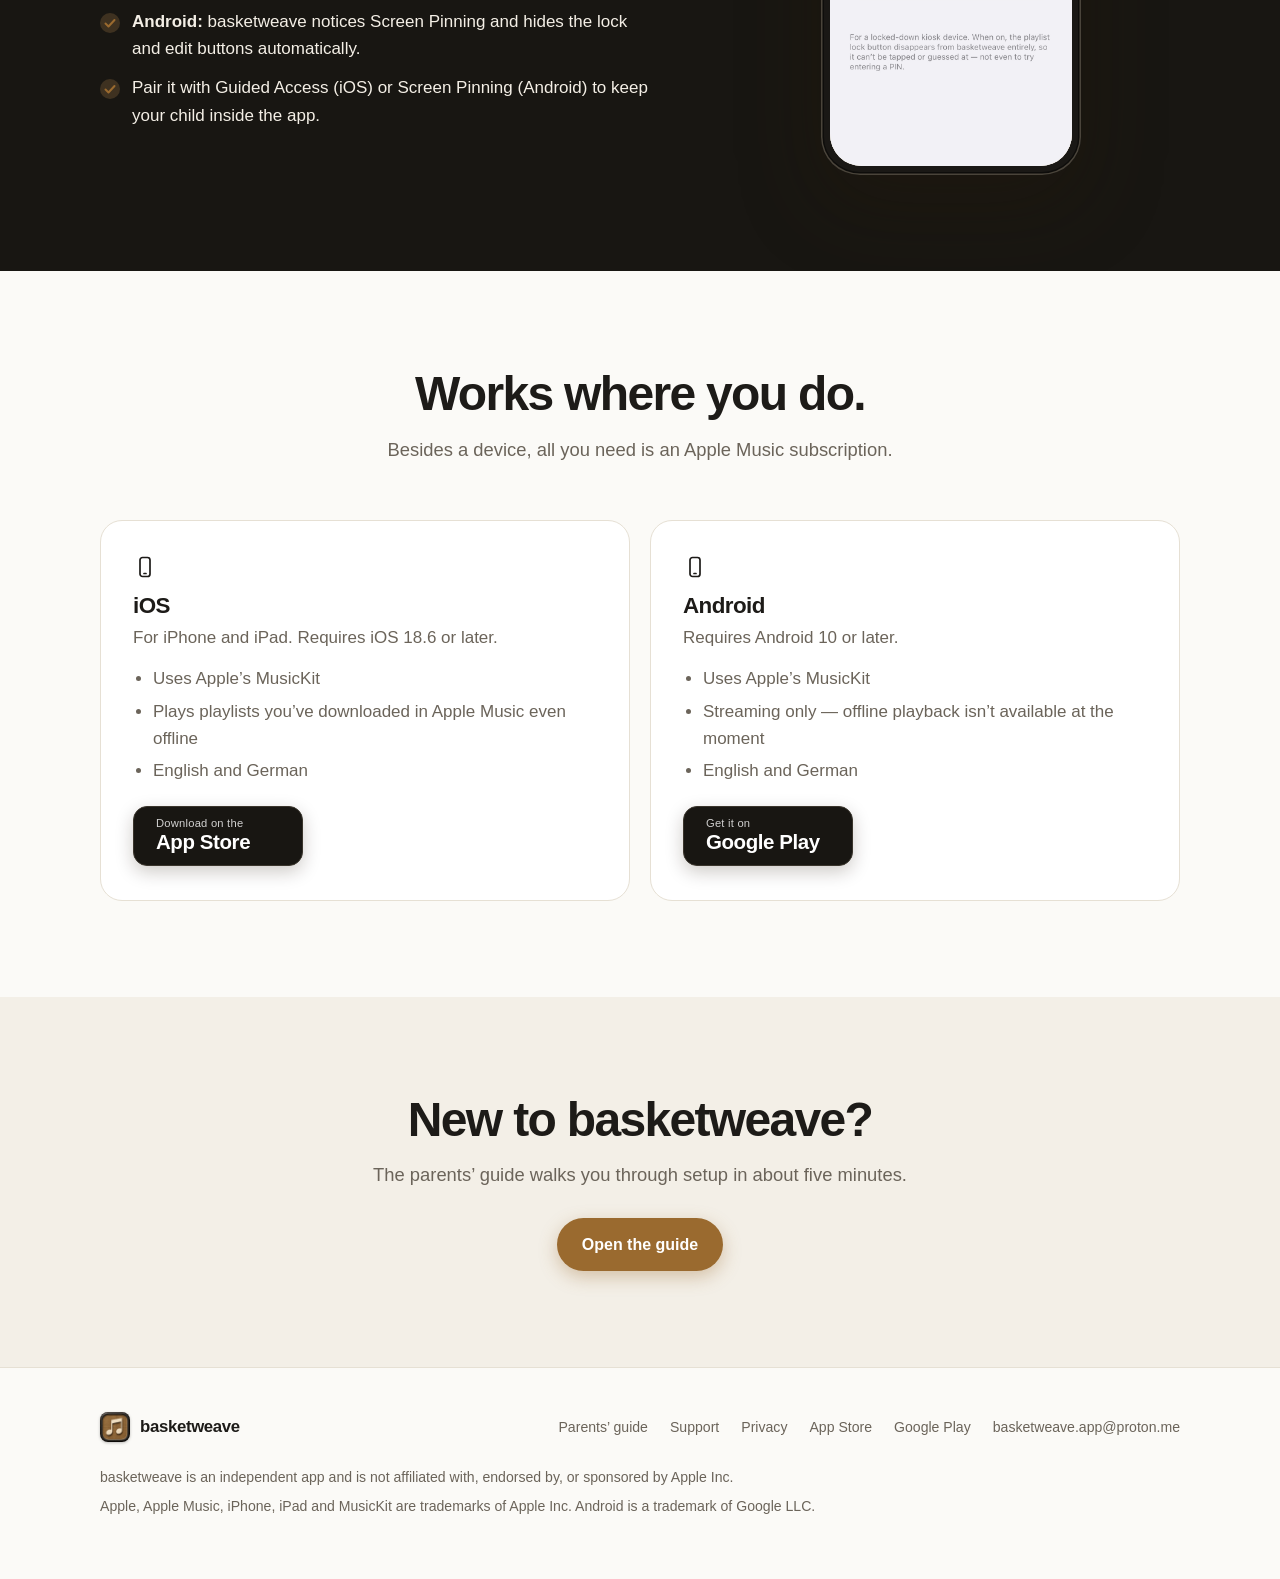
==== commit d777af58: "Add files via upload" ====
--- a/index.html
+++ b/index.html
@@ -52,9 +52,9 @@
       <span class="chip"><svg class="icon" viewBox="0 0 24 24" aria-hidden="true"><circle cx="12" cy="12" r="9"/><path d="M3 12h18M12 3c2.5 2.5 3.5 5.5 3.5 9S14.5 18.5 12 21c-2.5-2.5-3.5-5.5-3.5-9S9.5 5.5 12 3z"/></svg>English &amp; German</span>
     </div>
     <div class="hero-phones">
-      <figure class="phone "><div class="phone-body"><div class="phone-screen"><div class='mock'><div class='bar'><i></i><span>basketweave</span><i></i></div><div class='tiles'><div class='tile'></div><div class='tile'></div><div class='tile'></div><div class='tile'></div><div class='tile'></div><div class='tile'></div></div></div><img class="shot" src="assets/screens/en/playlists.png" alt="The playlist screen with album-cover tiles" loading="lazy" onerror="if(this.dataset.fb&&!this.dataset.t){this.dataset.t=1;this.src=this.dataset.fb}else{this.remove()}"></div></div></figure>
-      <figure class="phone "><div class="phone-body"><div class="phone-screen"><div class='mock'><div class='bar'><i></i><span>Playlist</span><i></i></div><div class='tiles'><div class='tile'></div><div class='tile'></div><div class='tile'></div><div class='tile'></div><div class='tile'></div><div class='tile'></div></div></div><img class="shot" src="assets/screens/en/albums.png" alt="A playlist opened as a grid of albums" loading="lazy" onerror="if(this.dataset.fb&&!this.dataset.t){this.dataset.t=1;this.src=this.dataset.fb}else{this.remove()}"></div></div></figure>
-      <figure class="phone "><div class="phone-body"><div class="phone-screen"><div class='mock'><div class='bar'><span></span><span></span></div><div class='art'></div><div class='line w60 center' style='margin-top:10px'></div><div class='line w40 center'></div><div class='slider'></div><div class='ctrls'><b></b><b class='play'></b><b></b></div></div><img class="shot" src="assets/screens/en/now.png" alt="The Now Playing screen with large artwork and simple controls" loading="lazy" onerror="if(this.dataset.fb&&!this.dataset.t){this.dataset.t=1;this.src=this.dataset.fb}else{this.remove()}"></div></div></figure>
+      <figure class="phone "><div class="phone-body"><div class="phone-screen"><div class='mock'><div class='bar'><i></i><span>basketweave</span><i></i></div><div class='tiles'><div class='tile'></div><div class='tile'></div><div class='tile'></div><div class='tile'></div><div class='tile'></div><div class='tile'></div></div></div><img class="shot" src="assets/screens/en/playlists.jpg" alt="The playlist screen with album-cover tiles" loading="lazy" onerror="if(this.dataset.fb&&!this.dataset.t){this.dataset.t=1;this.src=this.dataset.fb}else{this.remove()}"></div></div></figure>
+      <figure class="phone "><div class="phone-body"><div class="phone-screen"><div class='mock'><div class='bar'><i></i><span>Playlist</span><i></i></div><div class='tiles'><div class='tile'></div><div class='tile'></div><div class='tile'></div><div class='tile'></div><div class='tile'></div><div class='tile'></div></div></div><img class="shot" src="assets/screens/en/albums.jpg" alt="A playlist opened as a grid of albums" loading="lazy" onerror="if(this.dataset.fb&&!this.dataset.t){this.dataset.t=1;this.src=this.dataset.fb}else{this.remove()}"></div></div></figure>
+      <figure class="phone "><div class="phone-body"><div class="phone-screen"><div class='mock'><div class='bar'><span></span><span></span></div><div class='art'></div><div class='line w60 center' style='margin-top:10px'></div><div class='line w40 center'></div><div class='slider'></div><div class='ctrls'><b></b><b class='play'></b><b></b></div></div><img class="shot" src="assets/screens/en/now.jpg" alt="The Now Playing screen with large artwork and simple controls" loading="lazy" onerror="if(this.dataset.fb&&!this.dataset.t){this.dataset.t=1;this.src=this.dataset.fb}else{this.remove()}"></div></div></figure>
     </div>
   </div>
 </section>
@@ -98,7 +98,7 @@
         <li>Pair it with Guided Access (iOS) or Screen Pinning (Android) to keep your child inside the app.</li>
       </ul>
     </div>
-    <div class="reveal"><figure class="phone "><div class="phone-body"><div class="phone-screen"><div class='mock'><div class='bar'><i></i><span>basketweave</span><i></i></div><div class='row' style='margin-top:6%'><div class='center' style='flex:1;font-weight:600;font-size:1.25em'>Kiosk Mode</div><div class='tg'></div></div><div class='line w80' style='margin:4px 4px 0'></div><div class='line w60' style='margin:0 4px'></div></div><img class="shot" src="assets/screens/en/settings.png" alt="The Kiosk Mode switch in the iOS Settings app" loading="lazy" onerror="if(this.dataset.fb&&!this.dataset.t){this.dataset.t=1;this.src=this.dataset.fb}else{this.remove()}"></div></div></figure></div>
+    <div class="reveal"><figure class="phone "><div class="phone-body"><div class="phone-screen"><div class='mock'><div class='bar'><i></i><span>basketweave</span><i></i></div><div class='row' style='margin-top:6%'><div class='center' style='flex:1;font-weight:600;font-size:1.25em'>Kiosk Mode</div><div class='tg'></div></div><div class='line w80' style='margin:4px 4px 0'></div><div class='line w60' style='margin:0 4px'></div></div><img class="shot" src="assets/screens/en/settings.jpg" alt="The Kiosk Mode switch in the iOS Settings app" loading="lazy" onerror="if(this.dataset.fb&&!this.dataset.t){this.dataset.t=1;this.src=this.dataset.fb}else{this.remove()}"></div></div></figure></div>
   </div>
 </section>
 
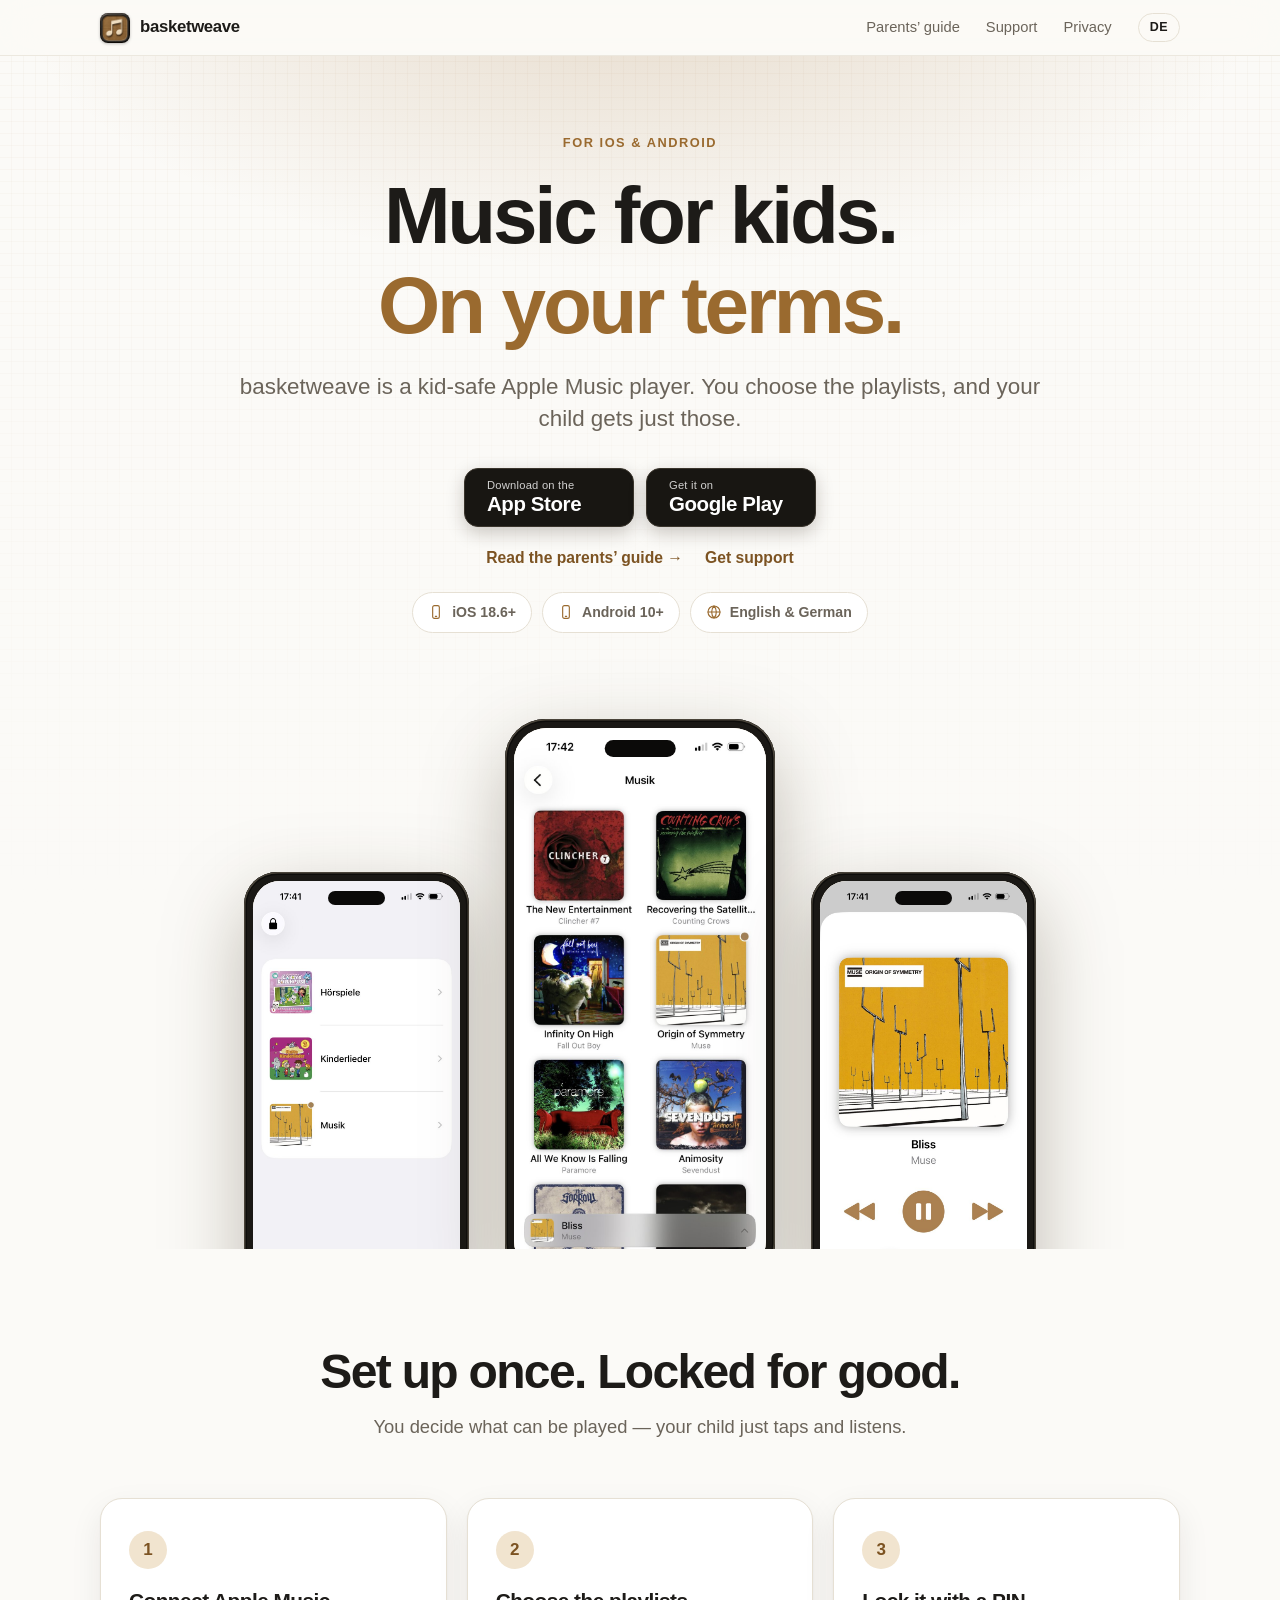
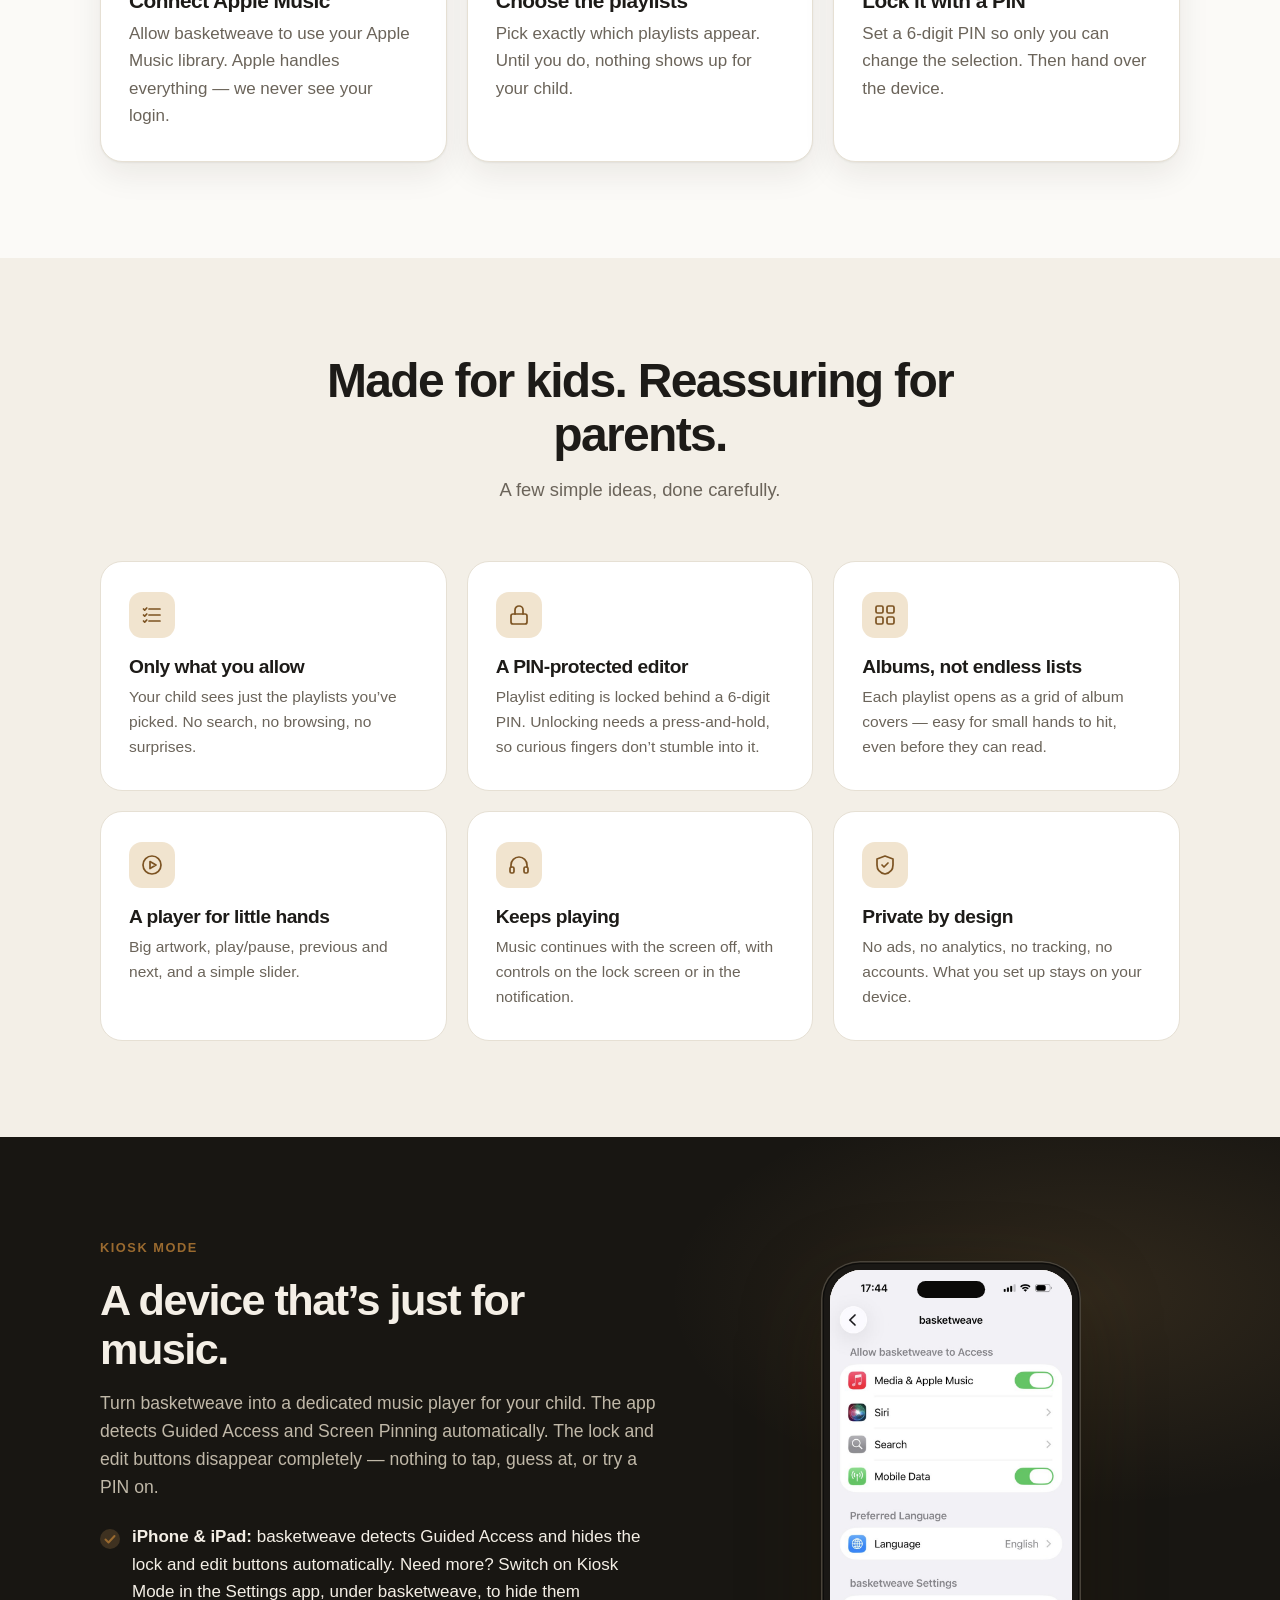
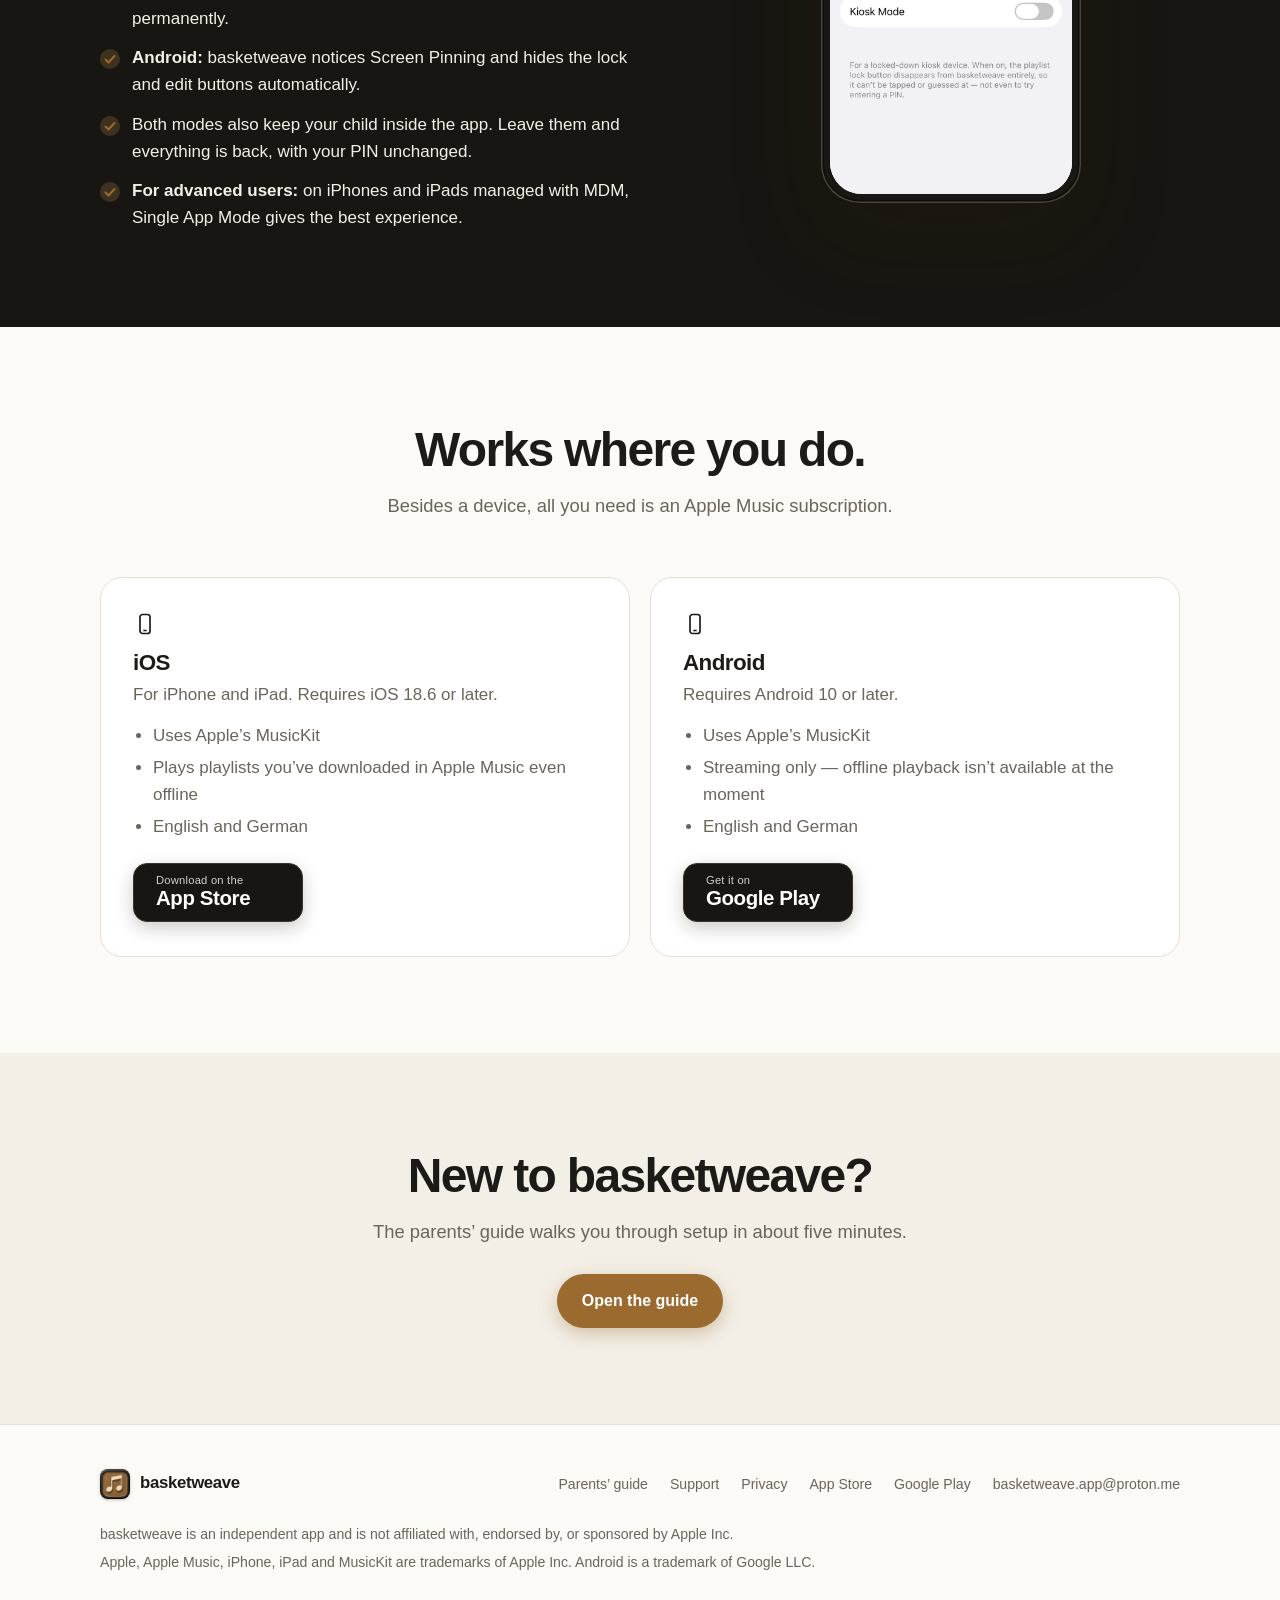
==== commit 4bab77ae: "Add files via upload" ====
--- a/index.html
+++ b/index.html
@@ -2,12 +2,12 @@
 <html lang="en">
 <head>
 <meta charset="UTF-8">
-<title>basketweave — a calm Apple Music player for kids</title>
+<title>basketweave — a kid-safe Apple Music player</title>
 <meta name="viewport" content="width=device-width, initial-scale=1">
 <meta name="description" content="basketweave is a simple Apple Music player for children on iOS and Android. Parents choose the playlists; nothing else is within reach.">
 <meta name="theme-color" content="#fbfaf7" media="(prefers-color-scheme: light)">
 <meta name="theme-color" content="#14120f" media="(prefers-color-scheme: dark)">
-<meta property="og:title" content="basketweave — a calm Apple Music player for kids">
+<meta property="og:title" content="basketweave — a kid-safe Apple Music player">
 <meta property="og:description" content="basketweave is a simple Apple Music player for children on iOS and Android. Parents choose the playlists; nothing else is within reach.">
 <meta property="og:type" content="website">
 <meta property="og:image" content="https://reinholdeckert.github.io/basketweave/assets/icon-256.png">
@@ -43,7 +43,7 @@
   <div class="container">
     <span class="eyebrow">For iOS &amp; Android</span>
     <h1>Music for kids. <em>On your terms.</em></h1>
-    <p class="lede">basketweave is a calm, simple Apple Music player for children. You choose the playlists — nothing else is ever within reach.</p>
+    <p class="lede">basketweave is a kid-safe Apple Music player. You choose the playlists, and your child gets just those.</p>
     <div class="actions"><div class="store-btns"><a class="store-btn" href="https://apps.apple.com/us/app/basketweave/id6776010613" rel="noopener"><span class="sb-small">Download on the</span><span class="sb-big">App Store</span></a><a class="store-btn" href="https://play.google.com/store/apps/details?id=com.reinholdeckert.basketweave" rel="noopener"><span class="sb-small">Get it on</span><span class="sb-big">Google Play</span></a></div></div>
     <p class="sublinks"><a href="guide.html">Read the parents’ guide →</a><a href="support.html">Get support</a></p>
     <div class="chips">
@@ -91,11 +91,12 @@
     <div class="reveal">
       <span class="eyebrow">Kiosk mode</span>
       <h2>A device that’s just for music.</h2>
-      <p>Turn basketweave into a dedicated music player for your child. The lock and edit buttons disappear completely — nothing to tap, guess at, or try a PIN on.</p>
+      <p>Turn basketweave into a dedicated music player for your child. The app detects Guided Access and Screen Pinning automatically. The lock and edit buttons disappear completely — nothing to tap, guess at, or try a PIN on.</p>
       <ul class="checklist">
-        <li><strong>iPhone &amp; iPad:</strong> switch on Kiosk Mode in the Settings app, under basketweave.</li>
+        <li><strong>iPhone &amp; iPad:</strong> basketweave detects Guided Access and hides the lock and edit buttons automatically. Need more? Switch on Kiosk Mode in the Settings app, under basketweave, to hide them permanently.</li>
         <li><strong>Android:</strong> basketweave notices Screen Pinning and hides the lock and edit buttons automatically.</li>
-        <li>Pair it with Guided Access (iOS) or Screen Pinning (Android) to keep your child inside the app.</li>
+        <li>Both modes also keep your child inside the app. Leave them and everything is back, with your PIN unchanged.</li>
+        <li><strong>For advanced users:</strong> on iPhones and iPads managed with MDM, Single App Mode gives the best experience.</li>
       </ul>
     </div>
     <div class="reveal"><figure class="phone "><div class="phone-body"><div class="phone-screen"><div class='mock'><div class='bar'><i></i><span>basketweave</span><i></i></div><div class='row' style='margin-top:6%'><div class='center' style='flex:1;font-weight:600;font-size:1.25em'>Kiosk Mode</div><div class='tg'></div></div><div class='line w80' style='margin:4px 4px 0'></div><div class='line w60' style='margin:0 4px'></div></div><img class="shot" src="assets/screens/en/settings.jpg" alt="The Kiosk Mode switch in the iOS Settings app" loading="lazy" onerror="if(this.dataset.fb&&!this.dataset.t){this.dataset.t=1;this.src=this.dataset.fb}else{this.remove()}"></div></div></figure></div>
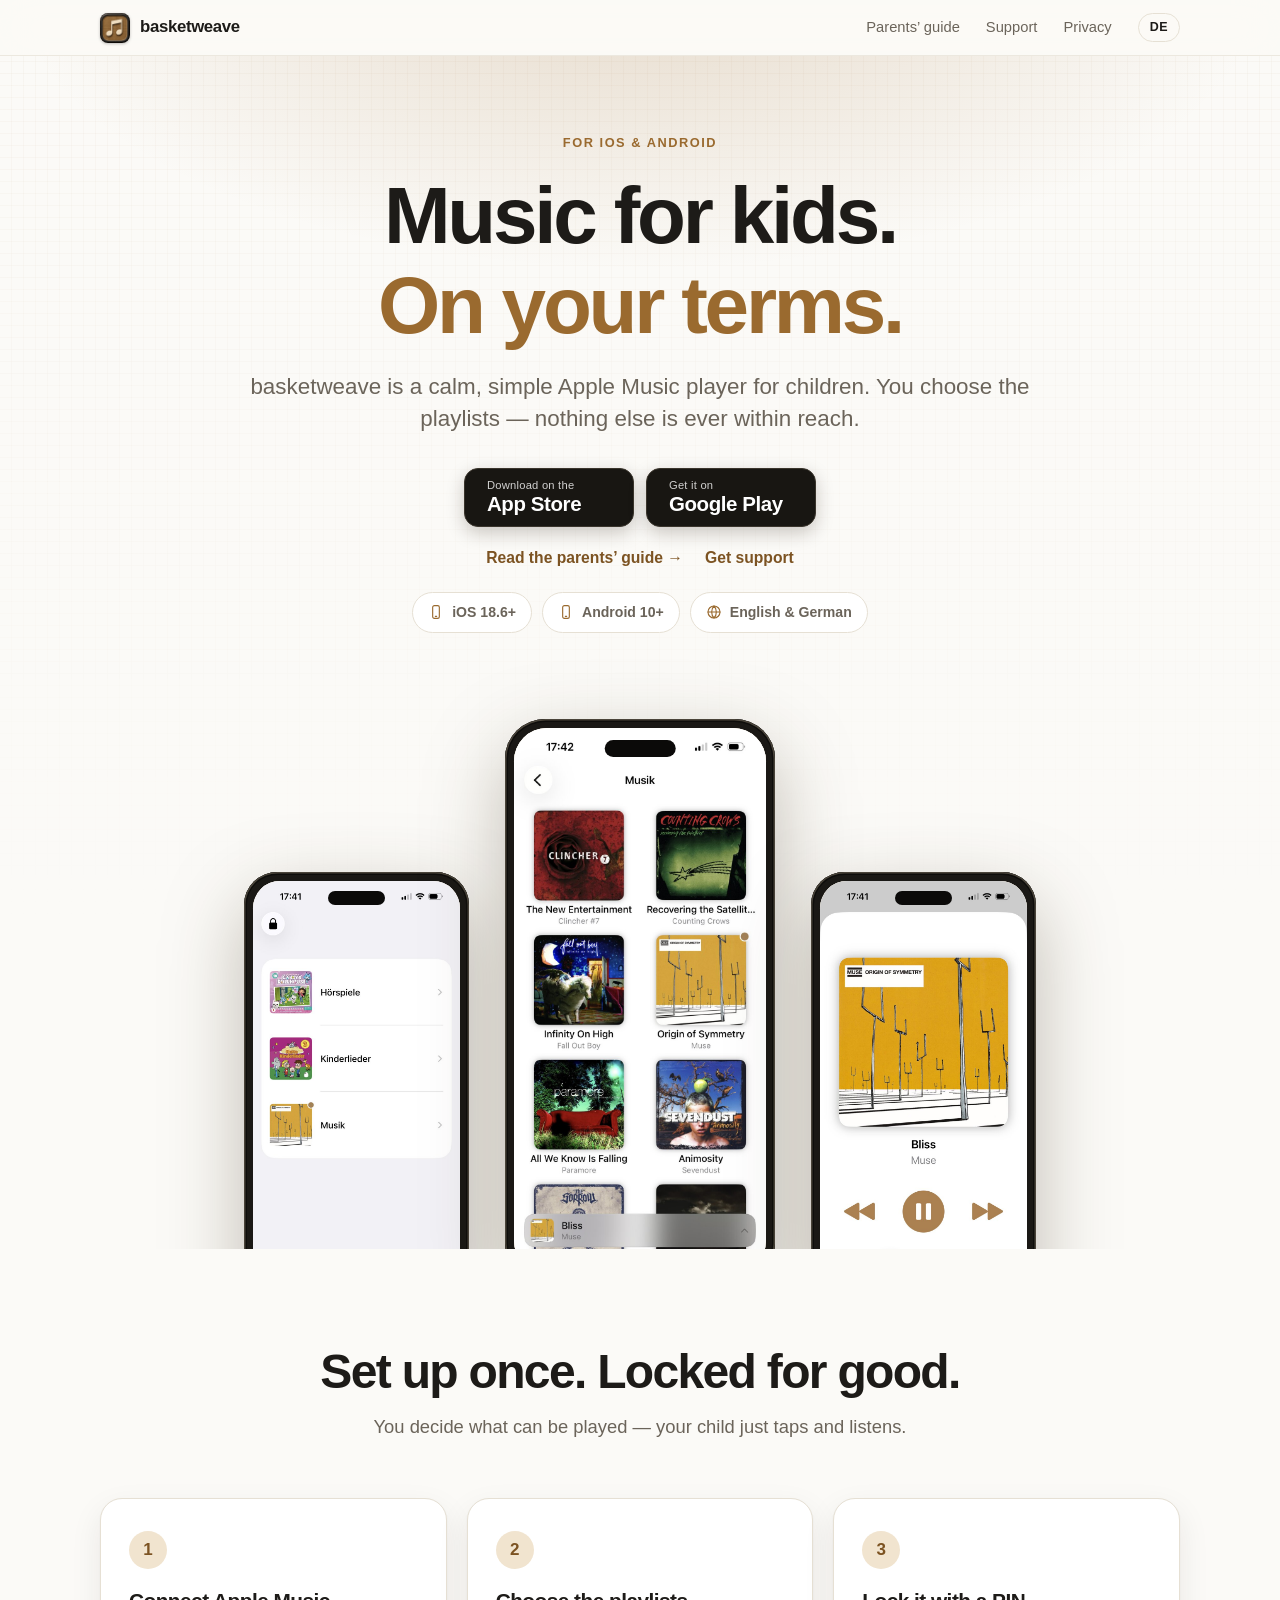
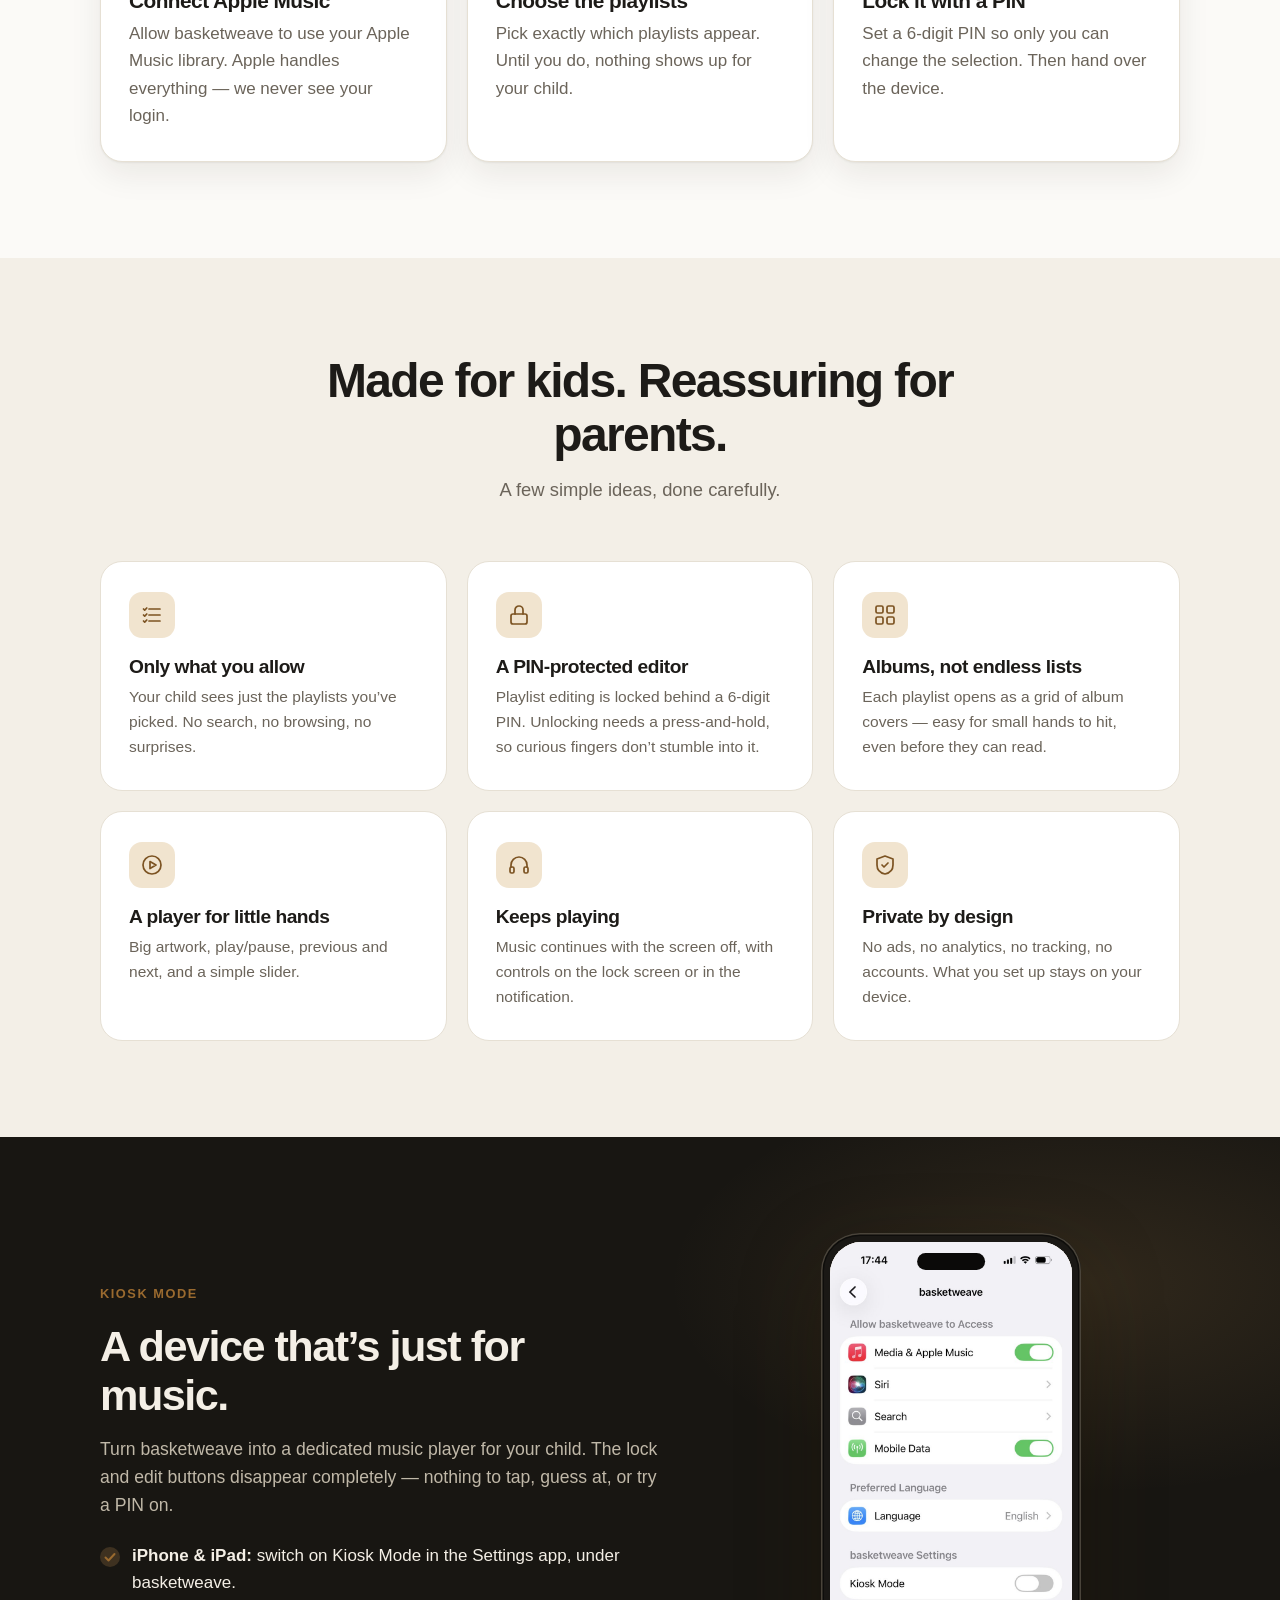
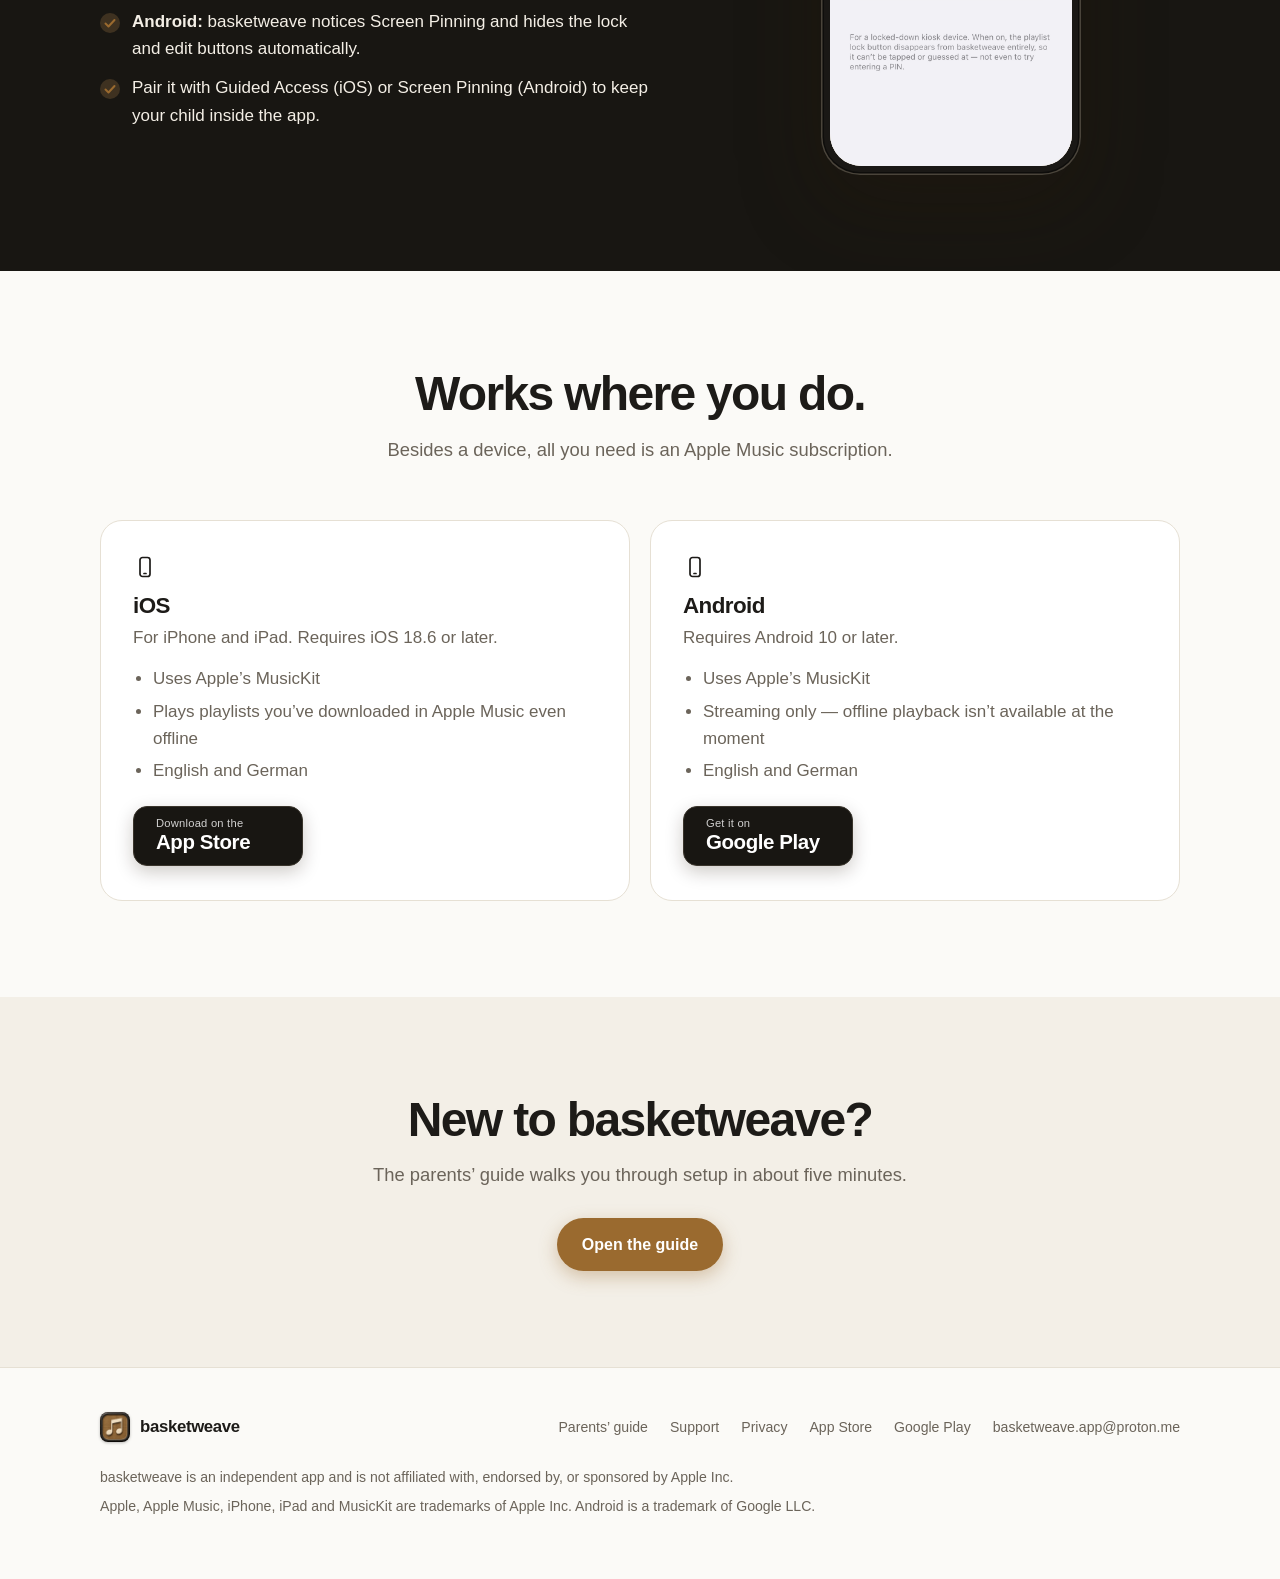
==== commit 3feaff7f: "Add files via upload" ====
--- a/index.html
+++ b/index.html
@@ -2,15 +2,27 @@
 <html lang="en">
 <head>
 <meta charset="UTF-8">
-<title>basketweave — a kid-safe Apple Music player</title>
+<title>basketweave — a calm Apple Music player for kids</title>
 <meta name="viewport" content="width=device-width, initial-scale=1">
 <meta name="description" content="basketweave is a simple Apple Music player for children on iOS and Android. Parents choose the playlists; nothing else is within reach.">
 <meta name="theme-color" content="#fbfaf7" media="(prefers-color-scheme: light)">
 <meta name="theme-color" content="#14120f" media="(prefers-color-scheme: dark)">
-<meta property="og:title" content="basketweave — a kid-safe Apple Music player">
+<meta name="apple-itunes-app" content="app-id=6776010613">
+<meta property="og:site_name" content="basketweave">
+<meta property="og:title" content="basketweave — a calm Apple Music player for kids">
 <meta property="og:description" content="basketweave is a simple Apple Music player for children on iOS and Android. Parents choose the playlists; nothing else is within reach.">
 <meta property="og:type" content="website">
-<meta property="og:image" content="https://reinholdeckert.github.io/basketweave/assets/icon-256.png">
+<meta property="og:url" content="https://reinholdeckert.github.io/basketweave/">
+<meta property="og:locale" content="en_US">
+<meta property="og:locale:alternate" content="de_DE">
+<meta property="og:image" content="https://reinholdeckert.github.io/basketweave/assets/og-image.jpg">
+<meta property="og:image:width" content="1200">
+<meta property="og:image:height" content="630">
+<meta property="og:image:alt" content="basketweave app icon and two app screens">
+<meta name="twitter:card" content="summary_large_image">
+<meta name="twitter:title" content="basketweave — a calm Apple Music player for kids">
+<meta name="twitter:description" content="basketweave is a simple Apple Music player for children on iOS and Android. Parents choose the playlists; nothing else is within reach.">
+<meta name="twitter:image" content="https://reinholdeckert.github.io/basketweave/assets/og-image.jpg">
 <link rel="canonical" href="https://reinholdeckert.github.io/basketweave/">
 <link rel="alternate" hreflang="en" href="https://reinholdeckert.github.io/basketweave/">
 <link rel="alternate" hreflang="de" href="https://reinholdeckert.github.io/basketweave/de/">
@@ -19,6 +31,7 @@
 <link rel="apple-touch-icon" href="assets/apple-touch-icon.png">
 <link rel="stylesheet" href="style.css">
 <script defer src="script.js"></script>
+<script type="application/ld+json">{"@context": "https://schema.org", "@type": "MobileApplication", "name": "basketweave", "description": "basketweave is a simple Apple Music player for children on iOS and Android. Parents choose the playlists; nothing else is within reach.", "applicationCategory": "MultimediaApplication", "operatingSystem": "iOS 18.6 or later, Android 10 or later", "inLanguage": "en", "url": "https://reinholdeckert.github.io/basketweave/", "image": "https://reinholdeckert.github.io/basketweave/assets/icon-256.png", "installUrl": "https://apps.apple.com/us/app/basketweave/id6776010613", "sameAs": ["https://apps.apple.com/us/app/basketweave/id6776010613", "https://play.google.com/store/apps/details?id=com.reinholdeckert.basketweave"], "offers": {"@type": "Offer", "price": "0", "priceCurrency": "USD"}}</script>
 </head>
 <body>
 <script>
@@ -43,7 +56,7 @@
   <div class="container">
     <span class="eyebrow">For iOS &amp; Android</span>
     <h1>Music for kids. <em>On your terms.</em></h1>
-    <p class="lede">basketweave is a kid-safe Apple Music player. You choose the playlists, and your child gets just those.</p>
+    <p class="lede">basketweave is a calm, simple Apple Music player for children. You choose the playlists — nothing else is ever within reach.</p>
     <div class="actions"><div class="store-btns"><a class="store-btn" href="https://apps.apple.com/us/app/basketweave/id6776010613" rel="noopener"><span class="sb-small">Download on the</span><span class="sb-big">App Store</span></a><a class="store-btn" href="https://play.google.com/store/apps/details?id=com.reinholdeckert.basketweave" rel="noopener"><span class="sb-small">Get it on</span><span class="sb-big">Google Play</span></a></div></div>
     <p class="sublinks"><a href="guide.html">Read the parents’ guide →</a><a href="support.html">Get support</a></p>
     <div class="chips">
@@ -91,12 +104,11 @@
     <div class="reveal">
       <span class="eyebrow">Kiosk mode</span>
       <h2>A device that’s just for music.</h2>
-      <p>Turn basketweave into a dedicated music player for your child. The app detects Guided Access and Screen Pinning automatically. The lock and edit buttons disappear completely — nothing to tap, guess at, or try a PIN on.</p>
+      <p>Turn basketweave into a dedicated music player for your child. The lock and edit buttons disappear completely — nothing to tap, guess at, or try a PIN on.</p>
       <ul class="checklist">
-        <li><strong>iPhone &amp; iPad:</strong> basketweave detects Guided Access and hides the lock and edit buttons automatically. Need more? Switch on Kiosk Mode in the Settings app, under basketweave, to hide them permanently.</li>
+        <li><strong>iPhone &amp; iPad:</strong> switch on Kiosk Mode in the Settings app, under basketweave.</li>
         <li><strong>Android:</strong> basketweave notices Screen Pinning and hides the lock and edit buttons automatically.</li>
-        <li>Both modes also keep your child inside the app. Leave them and everything is back, with your PIN unchanged.</li>
-        <li><strong>For advanced users:</strong> on iPhones and iPads managed with MDM, Single App Mode gives the best experience.</li>
+        <li>Pair it with Guided Access (iOS) or Screen Pinning (Android) to keep your child inside the app.</li>
       </ul>
     </div>
     <div class="reveal"><figure class="phone "><div class="phone-body"><div class="phone-screen"><div class='mock'><div class='bar'><i></i><span>basketweave</span><i></i></div><div class='row' style='margin-top:6%'><div class='center' style='flex:1;font-weight:600;font-size:1.25em'>Kiosk Mode</div><div class='tg'></div></div><div class='line w80' style='margin:4px 4px 0'></div><div class='line w60' style='margin:0 4px'></div></div><img class="shot" src="assets/screens/en/settings.jpg" alt="The Kiosk Mode switch in the iOS Settings app" loading="lazy" onerror="if(this.dataset.fb&&!this.dataset.t){this.dataset.t=1;this.src=this.dataset.fb}else{this.remove()}"></div></div></figure></div>
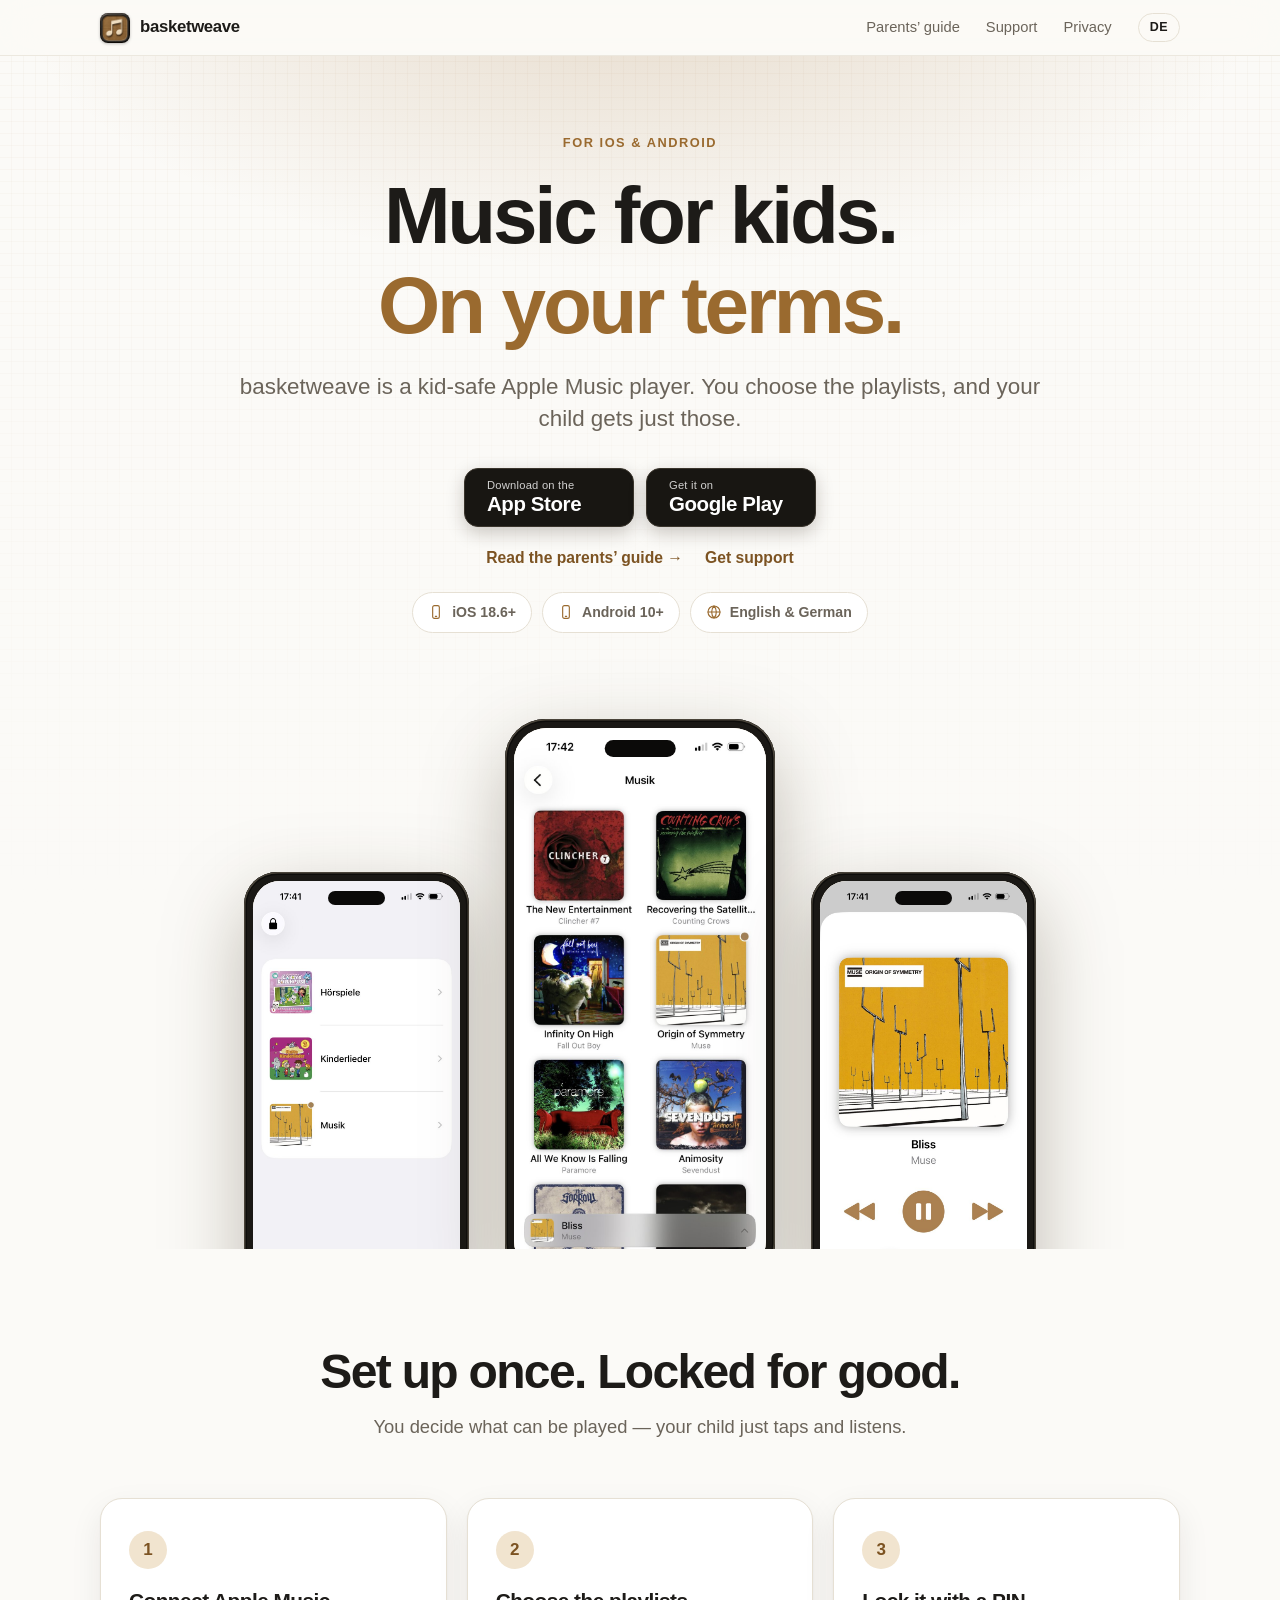
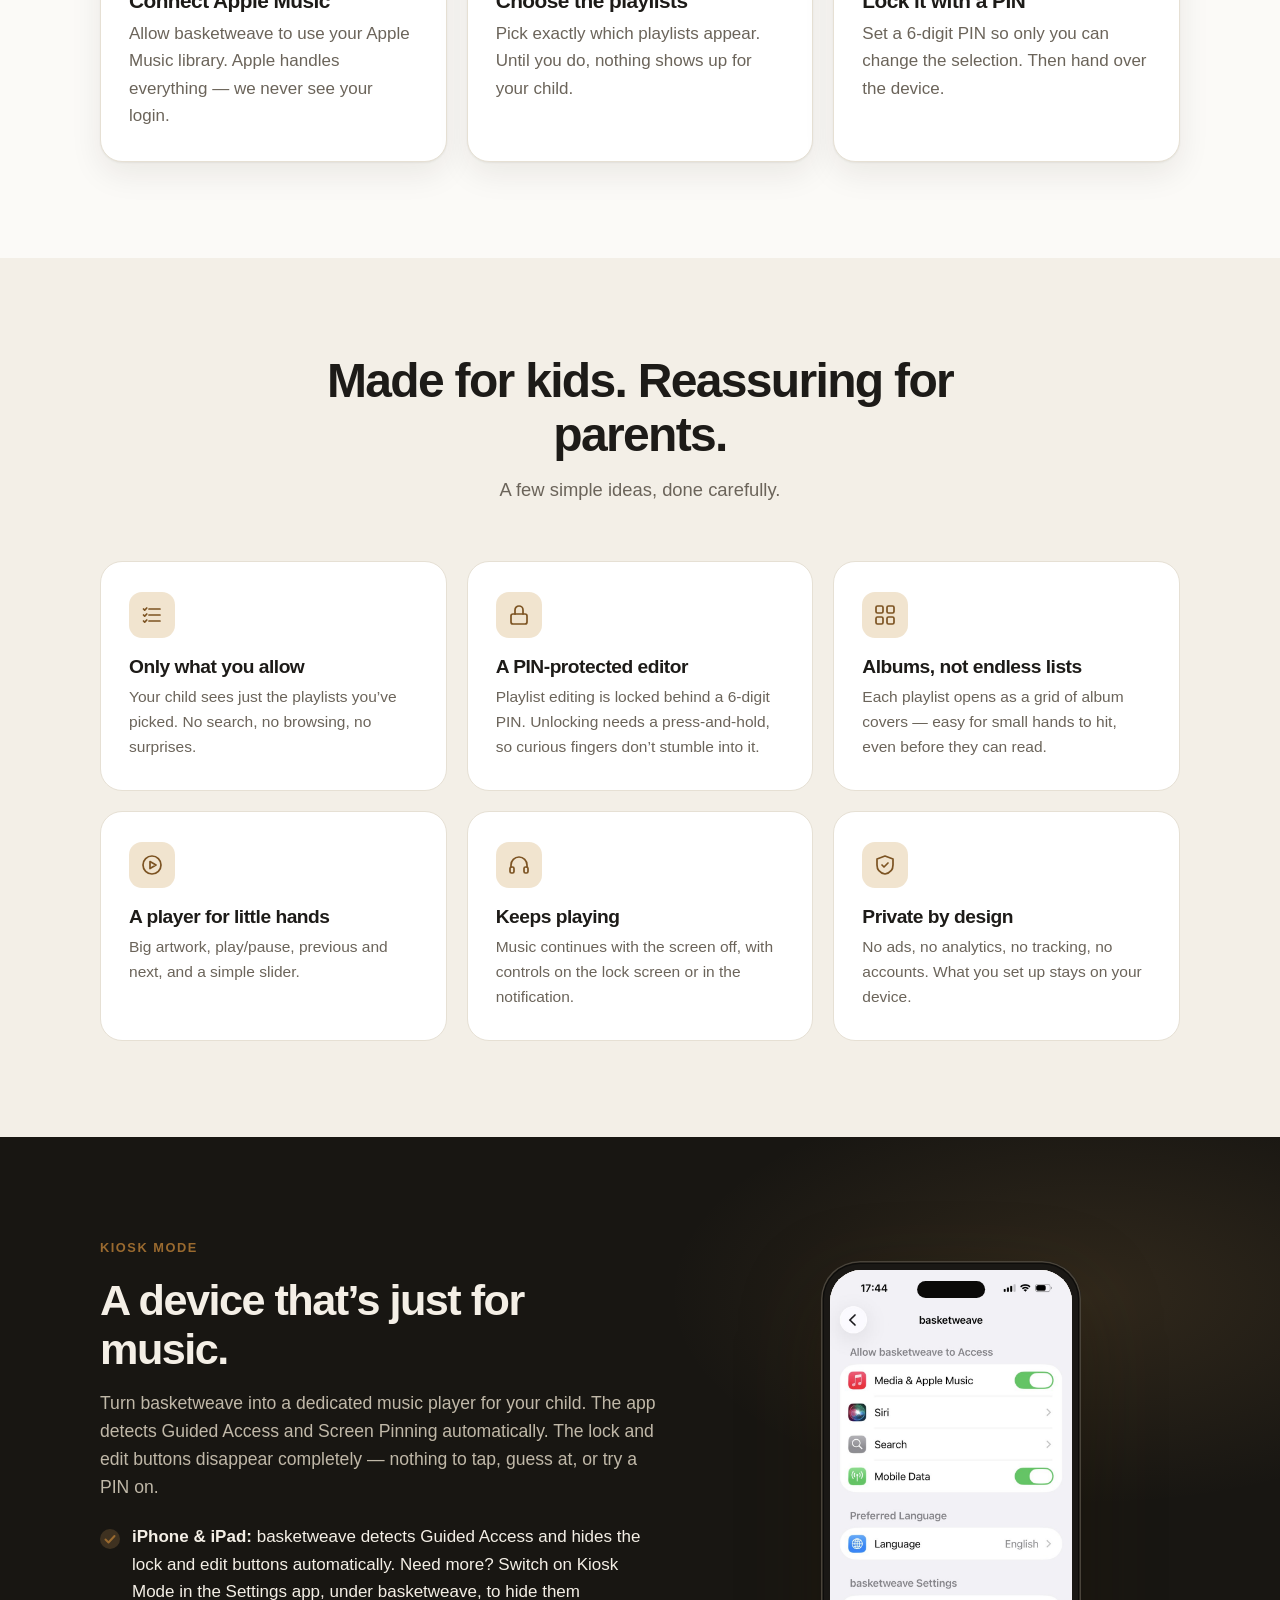
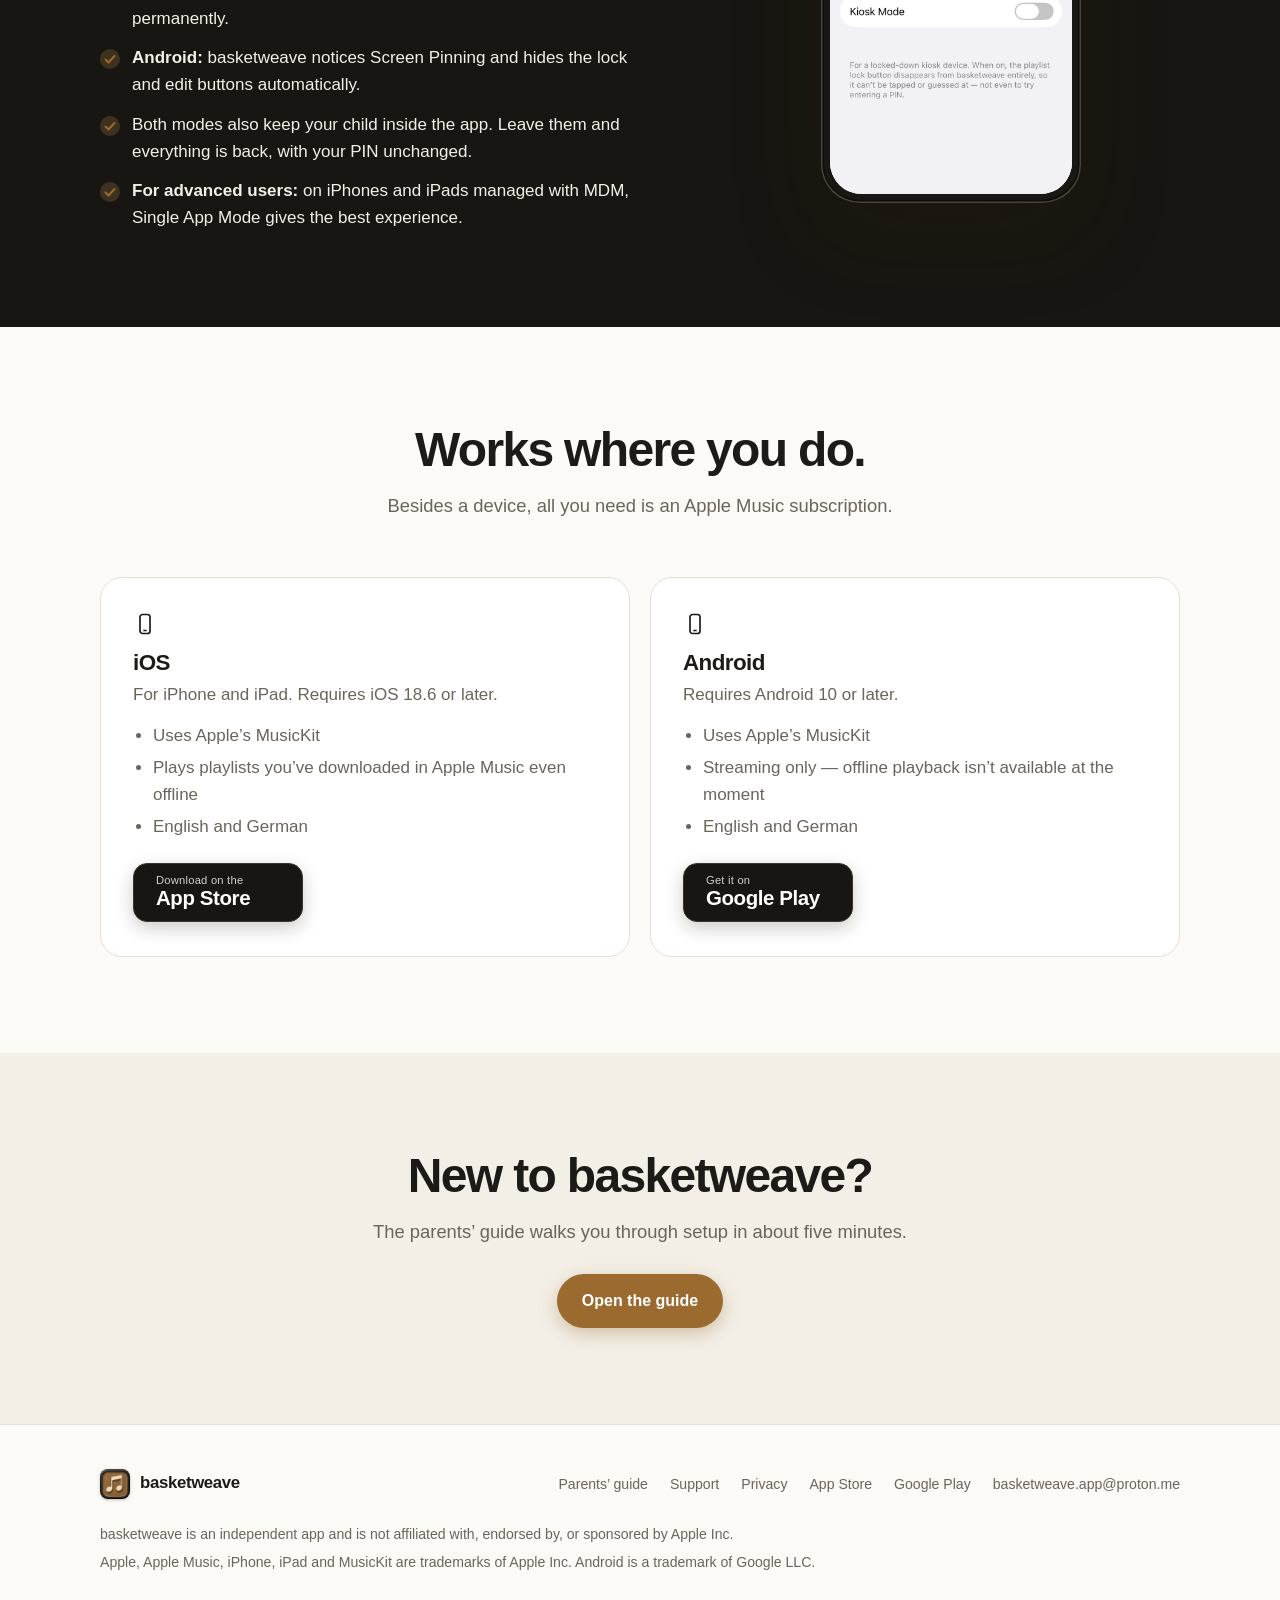
==== commit 97b2e40e: "Add files via upload" ====
--- a/index.html
+++ b/index.html
@@ -2,14 +2,14 @@
 <html lang="en">
 <head>
 <meta charset="UTF-8">
-<title>basketweave — a calm Apple Music player for kids</title>
+<title>basketweave — a kid-safe Apple Music player</title>
 <meta name="viewport" content="width=device-width, initial-scale=1">
 <meta name="description" content="basketweave is a simple Apple Music player for children on iOS and Android. Parents choose the playlists; nothing else is within reach.">
 <meta name="theme-color" content="#fbfaf7" media="(prefers-color-scheme: light)">
 <meta name="theme-color" content="#14120f" media="(prefers-color-scheme: dark)">
 <meta name="apple-itunes-app" content="app-id=6776010613">
 <meta property="og:site_name" content="basketweave">
-<meta property="og:title" content="basketweave — a calm Apple Music player for kids">
+<meta property="og:title" content="basketweave — a kid-safe Apple Music player">
 <meta property="og:description" content="basketweave is a simple Apple Music player for children on iOS and Android. Parents choose the playlists; nothing else is within reach.">
 <meta property="og:type" content="website">
 <meta property="og:url" content="https://reinholdeckert.github.io/basketweave/">
@@ -20,7 +20,7 @@
 <meta property="og:image:height" content="630">
 <meta property="og:image:alt" content="basketweave app icon and two app screens">
 <meta name="twitter:card" content="summary_large_image">
-<meta name="twitter:title" content="basketweave — a calm Apple Music player for kids">
+<meta name="twitter:title" content="basketweave — a kid-safe Apple Music player">
 <meta name="twitter:description" content="basketweave is a simple Apple Music player for children on iOS and Android. Parents choose the playlists; nothing else is within reach.">
 <meta name="twitter:image" content="https://reinholdeckert.github.io/basketweave/assets/og-image.jpg">
 <link rel="canonical" href="https://reinholdeckert.github.io/basketweave/">
@@ -56,7 +56,7 @@
   <div class="container">
     <span class="eyebrow">For iOS &amp; Android</span>
     <h1>Music for kids. <em>On your terms.</em></h1>
-    <p class="lede">basketweave is a calm, simple Apple Music player for children. You choose the playlists — nothing else is ever within reach.</p>
+    <p class="lede">basketweave is a kid-safe Apple Music player. You choose the playlists, and your child gets just those.</p>
     <div class="actions"><div class="store-btns"><a class="store-btn" href="https://apps.apple.com/us/app/basketweave/id6776010613" rel="noopener"><span class="sb-small">Download on the</span><span class="sb-big">App Store</span></a><a class="store-btn" href="https://play.google.com/store/apps/details?id=com.reinholdeckert.basketweave" rel="noopener"><span class="sb-small">Get it on</span><span class="sb-big">Google Play</span></a></div></div>
     <p class="sublinks"><a href="guide.html">Read the parents’ guide →</a><a href="support.html">Get support</a></p>
     <div class="chips">
@@ -104,11 +104,12 @@
     <div class="reveal">
       <span class="eyebrow">Kiosk mode</span>
       <h2>A device that’s just for music.</h2>
-      <p>Turn basketweave into a dedicated music player for your child. The lock and edit buttons disappear completely — nothing to tap, guess at, or try a PIN on.</p>
+      <p>Turn basketweave into a dedicated music player for your child. The app detects Guided Access and Screen Pinning automatically. The lock and edit buttons disappear completely — nothing to tap, guess at, or try a PIN on.</p>
       <ul class="checklist">
-        <li><strong>iPhone &amp; iPad:</strong> switch on Kiosk Mode in the Settings app, under basketweave.</li>
+        <li><strong>iPhone &amp; iPad:</strong> basketweave detects Guided Access and hides the lock and edit buttons automatically. Need more? Switch on Kiosk Mode in the Settings app, under basketweave, to hide them permanently.</li>
         <li><strong>Android:</strong> basketweave notices Screen Pinning and hides the lock and edit buttons automatically.</li>
-        <li>Pair it with Guided Access (iOS) or Screen Pinning (Android) to keep your child inside the app.</li>
+        <li>Both modes also keep your child inside the app. Leave them and everything is back, with your PIN unchanged.</li>
+        <li><strong>For advanced users:</strong> on iPhones and iPads managed with MDM, Single App Mode gives the best experience.</li>
       </ul>
     </div>
     <div class="reveal"><figure class="phone "><div class="phone-body"><div class="phone-screen"><div class='mock'><div class='bar'><i></i><span>basketweave</span><i></i></div><div class='row' style='margin-top:6%'><div class='center' style='flex:1;font-weight:600;font-size:1.25em'>Kiosk Mode</div><div class='tg'></div></div><div class='line w80' style='margin:4px 4px 0'></div><div class='line w60' style='margin:0 4px'></div></div><img class="shot" src="assets/screens/en/settings.jpg" alt="The Kiosk Mode switch in the iOS Settings app" loading="lazy" onerror="if(this.dataset.fb&&!this.dataset.t){this.dataset.t=1;this.src=this.dataset.fb}else{this.remove()}"></div></div></figure></div>
